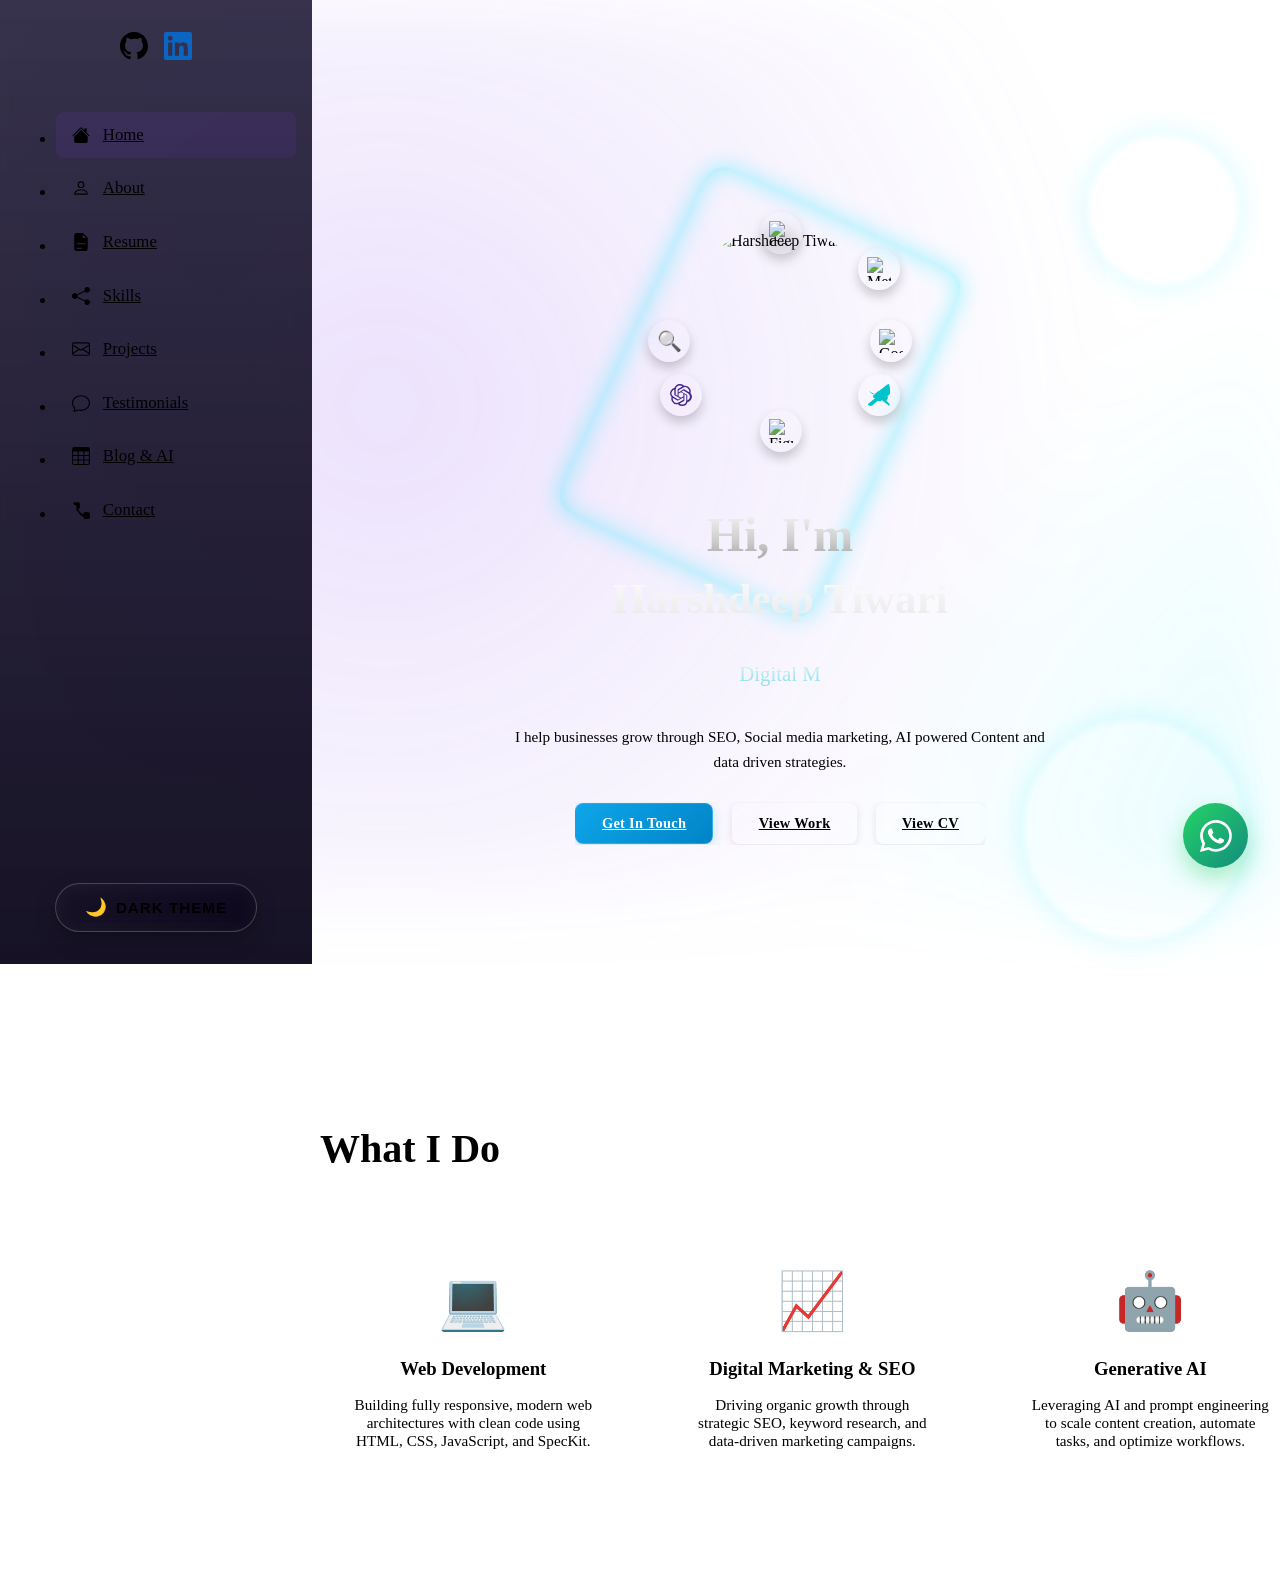
==== index.html @ 8a3a074f "Update website content" ====
<!DOCTYPE html>
<html lang="en">
<head>
    <meta charset="UTF-8">
    <meta name="viewport" content="width=device-width, initial-scale=1.0">
    <title>Harshdeep Tiwari - Home</title>
    <!-- CSS Links -->
    <link rel="stylesheet" href="main.css">
    <link rel="stylesheet" href="layout.css">
    <link rel="stylesheet" href="animations.css">
    <!-- SEO Meta Tags -->
    <meta name="description" content="Harshdeep Tiwari - Professional Portfolio. Expertise in Web Development, Digital Marketing, SEO, and Generative AI.">
    <meta name="keywords" content="Harshdeep Tiwari, Web Development, Digital Marketing, GenAI, SEO, Portfolio, JavaScript, HTML, CSS">
    <meta name="author" content="Harshdeep Tiwari">
    <meta name="robots" content="index, follow">
    
    <!-- Open Graph / Facebook -->
    <meta property="og:type" content="website">
    <meta property="og:url" content="https://harshdeeptiwari.com/">
    <meta property="og:title" content="Harshdeep Tiwari - Web Dev & Digital Marketing Portfolio">
    <meta property="og:description" content="Professional portfolio showcasing expertise in Web Development, Digital Marketing, and Generative AI.">
    <meta property="og:image" content="https://harshdeeptiwari.com/assets/images/image.png">

    <!-- Twitter -->
    <meta property="twitter:card" content="summary_large_image">
    <meta property="twitter:url" content="https://harshdeeptiwari.com/">
    <meta property="twitter:title" content="Harshdeep Tiwari - Web Dev & Digital Marketing Portfolio">
    <meta property="twitter:description" content="Professional portfolio showcasing expertise in Web Development, Digital Marketing, and Generative AI.">
    <meta property="twitter:image" content="https://harshdeeptiwari.com/assets/images/image.png">
</head>
<body>
    
    <!-- Left Sidebar -->
    <aside class="sidebar">
        <div class="sidebar-profile">
            <div class="sidebar-socials" style="display: flex; justify-content: center; gap: 1rem;">
                <a href="https://github.com/tiwaryharshdeep-ui" target="_blank" rel="noopener noreferrer" style="color: var(--text-color); transition: transform 0.3s, color 0.3s;" onmouseover="this.style.transform='scale(1.2)'; this.style.color='var(--primary-accent)';" onmouseout="this.style.transform='scale(1)'; this.style.color='var(--text-color)';" title="GitHub">
                    <svg width="28" height="28" viewBox="0 0 24 24" fill="currentColor" xmlns="http://www.w3.org/2000/svg"><path d="M12 0C5.37 0 0 5.373 0 12c0 5.302 3.438 9.8 8.207 11.387.6.113.793-.261.793-.577v-2.234c-3.338.726-4.033-1.416-4.033-1.416-.546-1.387-1.333-1.756-1.333-1.756-1.089-.745.083-.729.083-.729 1.205.084 1.839 1.237 1.839 1.237 1.07 1.834 2.807 1.304 3.492.997.107-.775.418-1.305.762-1.604-2.665-.305-5.467-1.334-5.467-5.931 0-1.311.469-2.381 1.236-3.221-.124-.303-.535-1.524.117-3.176 0 0 1.008-.322 3.301 1.23A11.509 11.509 0 0112 5.803c1.02.005 2.047.138 3.006.404 2.291-1.552 3.297-1.23 3.297-1.23.653 1.653.242 2.874.118 3.176.77.84 1.235 1.911 1.235 3.221 0 4.609-2.807 5.624-5.479 5.921.43.372.823 1.102.823 2.222v3.293c0 .319.192.694.801.576C20.566 21.797 24 17.3 24 12c0-6.627-5.373-12-12-12z"/></svg>
                </a>
                <a href="https://www.linkedin.com/in/harshdeep-tiwari-464042344" target="_blank" rel="noopener noreferrer" style="transition: transform 0.3s;" onmouseover="this.style.transform='scale(1.2)'" onmouseout="this.style.transform='scale(1)'" title="LinkedIn">
                    <svg width="28" height="28" viewBox="0 0 24 24" fill="#0A66C2" xmlns="http://www.w3.org/2000/svg"><path d="M20.447 20.452h-3.554v-5.569c0-1.328-.027-3.037-1.852-3.037-1.853 0-2.136 1.445-2.136 2.939v5.667H9.351V9h3.414v1.561h.046c.477-.9 1.637-1.85 3.37-1.85 3.601 0 4.267 2.37 4.267 5.455v6.286zM5.337 7.433c-1.144 0-2.063-.926-2.063-2.065 0-1.138.92-2.063 2.063-2.063 1.14 0 2.064.925 2.064 2.063 0 1.139-.925 2.065-2.064 2.065zm1.782 13.019H3.555V9h3.564v11.452zM22.225 0H1.771C.792 0 0 .774 0 1.729v20.542C0 23.227.792 24 1.771 24h20.451C23.2 24 24 23.227 24 22.271V1.729C24 .774 23.2 0 22.222 0h.003z"/></svg>
                </a>
            </div>
        </div>
        <nav class="sidebar-nav">
            <ul class="nav-links">
                <li><a href="index.html" class="active">Home</a></li>
                <li><a href="about.html">About</a></li>
                <li><a href="resume.html">Resume</a></li>
                <li><a href="skills.html">Skills</a></li>
                <li><a href="projects.html">Projects</a></li>
                <li><a href="testimonials.html">Testimonials</a></li>
                <li><a href="blog.html">Blog & AI</a></li>
                <li><a href="contact.html">Contact</a></li>
            </ul>
        </nav>
        <div class="sidebar-footer">
            <button id="theme-toggle" class="theme-toggle-btn" aria-label="Toggle theme">☀️ Theme</button>
        </div>
    </aside>

    <!-- Main Content -->
    <main class="main-content">
        <header id="hero" class="hero-section">
            <div class="container hero-container">
                <div class="hero-image-wrapper" style="position: relative;">
                    <div class="neon-rectangle"></div>
                    <div class="circular-profile-card float-anim">
                        <div class="profile-img-container">
                            <img src="image.png" alt="Harshdeep Tiwari" class="profile-img">
                        </div>
                        <!-- Tech Badges -->
                        <div class="card-badge badge-1" title="Google Ads">
                            <img src="https://cdn.simpleicons.org/googleads/4285F4" alt="Google Ads">
                        </div>
                        <div class="card-badge badge-2" title="Meta Ads">
                            <img src="https://cdn.simpleicons.org/meta/0468FF" alt="Meta">
                        </div>
                        <div class="card-badge badge-3" title="Google Analytics">
                            <img src="https://cdn.simpleicons.org/googleanalytics/E37400" alt="Google Analytics">
                        </div>
                        <div class="card-badge badge-4" title="Canva">
                            <svg role="img" viewBox="0 0 24 24" xmlns="http://www.w3.org/2000/svg" fill="#00C4CC" width="32" height="32"><path d="M22.091 14.156c-1.397-1.121-2.919-2.339-4.832-3.874l-2.028-1.636c-2.353-1.898-3.138-1.571-5.187.069l-1.325 1.06c-1.742 1.393-2.617 2.092-4.081.93l-1.185-.94C1.988 8.591.996 7.781.996 7.781s3.784 1.353 7.027 3.96c2.098 1.687 3.486 2.802 4.093 3.29.608.489 1.83 1.472 2.766 2.227l1.109.894c2.812 2.268 4.22 3.399 7.013 5.848 0 0 .546-.435.546-1.579 0-1.146-.667-1.442-.667-1.442a84.1 84.1 0 0 1-2.792-2.823h.001zM23.004.015S21.666-.086 18.243 2.65c-2.831 2.266-4.524 3.621-6.195 4.97-1.673 1.348-1.928 1.554-3.155 2.553C7.666 11.173 5.4 12.986 5.4 12.986c0 1.144.57 1.632.57 1.632.748.598 1.575 1.258 2.27 1.815l.93.754c.734.587 2.203 1.761 3.513 1.761 1.31 0 2.213-.734 3.361-1.666l.751-.611c2.19-1.782 4.103-3.326 6.208-5.011 2.457-1.97 3.551-2.909 3.551-3.921-.001-1.011-.531-1.436-.531-1.436l-2.029-1.523C23.004.015 23.004.015 23.004.015zM2.87 23.985s.891.077 3.342-1.898l2.908-2.348a2720.65 2720.65 0 0 0 2.197-1.784l1.371-1.108c.594-.479 2.083-1.69 2.508-2.585.425-.895-1.139-2.149-1.139-2.149-1.527-.478-2.33.159-2.81.545l-1.391 1.127c-.456.368-2.502 2.028-4.561 3.684-2.868 2.308-5.32 4.283-5.32 4.283 0 1.147.531 1.442.531 1.442l2.364.791h.001z"/></svg>
                        </div>
                        <div class="card-badge badge-5" title="Figma">
                            <img src="https://cdn.simpleicons.org/figma/F24E1E" alt="Figma">
                        </div>
                        <div class="card-badge badge-6" title="ChatGPT">
                            <svg role="img" viewBox="0 0 24 24" xmlns="http://www.w3.org/2000/svg" fill="#412991" width="32" height="32"><path d="M22.2819 9.8211a5.9847 5.9847 0 0 0-.5157-4.9108 6.0462 6.0462 0 0 0-6.5098-2.9A6.0651 6.0651 0 0 0 4.9807 4.1818a5.9847 5.9847 0 0 0-3.9977 2.9 6.0462 6.0462 0 0 0 .7427 7.0966 5.98 5.98 0 0 0 .511 4.9107 6.051 6.051 0 0 0 6.5146 2.9001A5.9847 5.9847 0 0 0 13.2599 24a6.0557 6.0557 0 0 0 5.7718-4.2058 5.9894 5.9894 0 0 0 3.9977-2.9001 6.0557 6.0557 0 0 0-.7475-7.073zm-9.022 12.6081a4.4755 4.4755 0 0 1-2.8764-1.0408l.1419-.0804 4.7783-2.7582a.7948.7948 0 0 0 .3927-.6813v-6.7369l2.02 1.1686a.071.071 0 0 1 .038.052v5.5826a4.504 4.504 0 0 1-4.4945 4.4944zm-9.6607-4.1254a4.4708 4.4708 0 0 1-.5346-3.0137l.142.0852 4.783 2.7582a.7712.7712 0 0 0 .7806 0l5.8428-3.3685v2.3324a.0804.0804 0 0 1-.0332.0615L9.74 19.9502a4.4992 4.4992 0 0 1-6.1408-1.6464zM2.3408 7.8956a4.485 4.485 0 0 1 2.3655-1.9728V11.6a.7664.7664 0 0 0 .3879.6765l5.8144 3.3543-2.0201 1.1685a.0757.0757 0 0 1-.071 0l-4.8303-2.7865A4.504 4.504 0 0 1 2.3408 7.8956zm16.0993 3.8558L12.598 8.3829 14.6181 7.2144a.0757.0757 0 0 1 .071 0l4.8303 2.7913a4.4944 4.4944 0 0 1-.6765 8.1042v-5.6772a.79.79 0 0 0-.4022-.6813zm2.0107-3.0231l-.142-.0852-4.7735-2.7818a.7759.7759 0 0 0-.7854 0L9.409 9.2297V6.8974a.0662.0662 0 0 1 .0284-.0615l4.8303-2.7866a4.4992 4.4992 0 0 1 6.6802 4.66zM8.3065 12.863l-2.02-1.1638a.0804.0804 0 0 1-.038-.0567V6.0742a4.4992 4.4992 0 0 1 7.3757-3.4537l-.142.0805L8.704 5.459a.7948.7948 0 0 0-.3927.6813zm1.0976-2.3654l2.602-1.4998 2.6069 1.4998v2.9994l-2.5974 1.4997-2.6067-1.4997Z"/></svg>
                        </div>
                        <div class="card-badge badge-7" title="SEO">
                            <span style="font-size: 20px; filter: grayscale(100%);">🔍</span>
                        </div>
                    </div>
                </div>
                <div class="hero-content">
                    <h1 class="hero-name">Hi, I'm <br><span style="font-size: 0.9em;">Harshdeep Tiwari</span></h1>
                    <p class="hero-tagline">Digital Marketing Student | SEO | Social Media | GenAI</p>
                    <p class="hero-description" style="font-size: 0.95rem; color: var(--text-muted); margin-bottom: 1.8rem; max-width: 550px; line-height: 1.6;">I help businesses grow through SEO, Social media marketing, AI powered Content and data driven strategies.</p>
                    <div class="hero-cta">
                        <a href="contact.html" class="btn btn-primary glow-effect">Get In Touch</a>
                        <a href="projects.html" class="btn btn-secondary">View Work</a>
                        <a href="resume.html" class="btn btn-secondary" style="border: 1px solid var(--primary-accent); background: transparent; color: var(--text-color);">View CV</a>
                    </div>
                </div>
            </div>
        </header>

        <!-- Services Section -->
        <section id="services" class="container" style="padding: 4rem 2rem;">
            <h2 class="section-title" style="text-align: center; margin-bottom: 3rem; font-size: 2.5rem;">What I Do</h2>
            <div class="services-grid" style="display: grid; grid-template-columns: repeat(auto-fit, minmax(280px, 1fr)); gap: 2rem;">
                <!-- Service 1 -->
                <div class="card card-glow" style="text-align: center; padding: 2.5rem 2rem;">
                    <div style="font-size: 3.5rem; margin-bottom: 1.5rem;">💻</div>
                    <h3 style="margin-bottom: 1rem; color: var(--text-color);">Web Development</h3>
                    <p style="color: var(--text-muted); font-size: 0.95rem;">Building fully responsive, modern web architectures with clean code using HTML, CSS, JavaScript, and SpecKit.</p>
                </div>
                <!-- Service 2 -->
                <div class="card card-glow" style="text-align: center; padding: 2.5rem 2rem;">
                    <div style="font-size: 3.5rem; margin-bottom: 1.5rem;">📈</div>
                    <h3 style="margin-bottom: 1rem; color: var(--text-color);">Digital Marketing & SEO</h3>
                    <p style="color: var(--text-muted); font-size: 0.95rem;">Driving organic growth through strategic SEO, keyword research, and data-driven marketing campaigns.</p>
                </div>
                <!-- Service 3 -->
                <div class="card card-glow" style="text-align: center; padding: 2.5rem 2rem;">
                    <div style="font-size: 3.5rem; margin-bottom: 1.5rem;">🤖</div>
                    <h3 style="margin-bottom: 1rem; color: var(--text-color);">Generative AI</h3>
                    <p style="color: var(--text-muted); font-size: 0.95rem;">Leveraging AI and prompt engineering to scale content creation, automate tasks, and optimize workflows.</p>
                </div>
            </div>
        </section>
    </main>

    <!-- JS Scripts -->
    <script src="data.js?v=2"></script>
    <script src="navigation.js?v=2"></script>
    <script src="main.js?v=2"></script>
</body>
</html>
---- layout.css ----
/* Responsive Layout Containers */

.container {
    width: 100%;
    max-width: 1200px;
    margin: 0 auto;
    padding: 0 2rem;
}

section {
    padding: 6rem 0;
    position: relative;
}

.section-header {
    text-align: center;
    margin-bottom: 4rem;
}

.section-title {
    font-size: 2.5rem;
    display: inline-block;
    position: relative;
    padding-bottom: 0.5rem;
}

.section-title::after {
    content: '';
    position: absolute;
    bottom: 0;
    left: 50%;
    transform: translateX(-50%);
    width: 60px;
    height: 3px;
    background: linear-gradient(90deg, var(--primary-accent), var(--secondary-accent));
    border-radius: 2px;
}

/* Grid Layouts */
.grid-2 {
    display: grid;
    grid-template-columns: repeat(2, 1fr);
    gap: 3rem;
}

.grid-3 {
    display: grid;
    grid-template-columns: repeat(3, 1fr);
    gap: 2rem;
}

/* Responsive adjustments */
@media (max-width: 992px) {
    section { padding: 4rem 0; }
    .grid-3 { grid-template-columns: repeat(2, 1fr); }
}

@media (max-width: 768px) {
    .container { padding: 0 1.5rem; }
    .grid-2 { grid-template-columns: 1fr; }
    .grid-3 { grid-template-columns: 1fr; }
    .section-title { font-size: 2rem; }
}

/* Hero Section Layout */
.hero-section {
    min-height: 100vh;
    display: flex;
    align-items: center;
    padding-top: 80px;
    padding-bottom: 40px;
}

.hero-container {
    display: flex;
    flex-direction: column;
    align-items: center;
    text-align: center;
    justify-content: center;
    gap: 2rem;
}

.hero-content {
    display: flex;
    flex-direction: column;
    align-items: center;
    text-align: center;
}

.hero-name {
    font-size: 3rem;
    font-weight: 700;
    margin-bottom: 0.8rem;
    font-family: var(--font-name);
    background: linear-gradient(to bottom, #ffffff 0%, #cccccc 30%, #999999 50%, #ffffff 51%, #e6e6e6 100%);
    -webkit-background-clip: text;
    -webkit-text-fill-color: transparent;
    filter: drop-shadow(2px 4px 2px rgba(0,0,0,0.8)) drop-shadow(0 0 15px var(--primary-accent)) drop-shadow(0 0 30px var(--secondary-accent));
    line-height: 1.3;
}

.hero-tagline {
    font-size: 1.3rem;
    margin-bottom: 1.5rem;
    max-width: 600px;
    font-family: var(--font-tagline);
    background: linear-gradient(to bottom, #e0f7fa 0%, #80deea 100%);
    -webkit-background-clip: text;
    -webkit-text-fill-color: transparent;
    filter: drop-shadow(1px 2px 1px rgba(0,0,0,0.8)) drop-shadow(0 0 10px var(--secondary-accent));
}

.hero-cta {
    display: flex;
    justify-content: center;
    flex-wrap: wrap;
    gap: 1.2rem;
}

.hero-image-wrapper {
    display: flex;
    justify-content: center;
    align-items: center;
    margin-bottom: 0.5rem;
}

.profile-placeholder {
    width: 100%;
    height: 100%;
    display: flex;
    align-items: center;
    justify-content: center;
    font-size: 5rem;
    font-family: var(--font-heading);
    color: var(--text-color);
}

.btn {
    padding: 0.7rem 1.6rem;
    border-radius: 8px;
    font-size: 0.9rem;
    font-weight: 600;
    cursor: pointer;
    text-align: center;
    display: inline-flex;
    align-items: center;
    justify-content: center;
    gap: 0.5rem;
    transition: all 0.25s ease;
    text-transform: none;
    letter-spacing: 0.3px;
}

.btn-primary {
    background: linear-gradient(135deg, #0ea5e9, #0284c7);
    color: #ffffff;
    border: 1px solid rgba(255, 255, 255, 0.15);
    box-shadow: 0 4px 12px rgba(14, 165, 233, 0.25);
}

.btn-primary:hover {
    background: linear-gradient(135deg, #0284c7, #0369a1);
    box-shadow: 0 6px 16px rgba(14, 165, 233, 0.35);
    transform: translateY(-2px);
}

.btn-secondary {
    background: rgba(255, 255, 255, 0.05);
    backdrop-filter: blur(8px);
    color: var(--text-color);
    border: 1px solid rgba(255, 255, 255, 0.2);
    box-shadow: 0 2px 8px rgba(0, 0, 0, 0.1);
}

.btn-secondary:hover {
    background: rgba(255, 255, 255, 0.12);
    color: #ffffff;
    border-color: var(--primary-accent);
    box-shadow: 0 4px 12px rgba(0, 0, 0, 0.2);
    transform: translateY(-2px);
}

@media (max-width: 768px) {
    .hero-container {
        flex-direction: column;
        text-align: center;
        padding-top: 2rem;
    }
    
    .hero-name { font-size: 2.2rem; }
    .hero-tagline { font-size: 1.1rem; margin: 0 auto 1.5rem; }
    .hero-cta { justify-content: center; }
}

/* Sidebar Layout */
body {
    display: flex;
}

.sidebar {
    width: 280px;
    height: 100vh;
    position: fixed;
    top: 0;
    left: 0;
    background: linear-gradient(180deg, rgba(20, 15, 45, 0.85) 0%, rgba(10, 5, 25, 0.95) 100%);
    backdrop-filter: blur(12px);
    -webkit-backdrop-filter: blur(12px);
    border-right: 1px solid var(--border-color);
    padding: 2rem 1rem;
    display: flex;
    flex-direction: column;
    z-index: 1000;
    transition: var(--transition);
}

[data-theme="light"] .sidebar {
    background: rgba(255, 255, 255, 0.8);
}

.sidebar-profile {
    text-align: center;
    margin-bottom: 2rem;
}

.sidebar-img-wrapper {
    width: 120px;
    height: 120px;
    margin: 0 auto 1rem;
    border-radius: 50%;
    padding: 5px;
    background: conic-gradient(from 0deg, var(--primary-accent), var(--secondary-accent), var(--primary-accent));
}

.sidebar-img {
    width: 100%;
    height: 100%;
    object-fit: cover;
    border-radius: 50%;
    border: 3px solid var(--bg-color);
}

.sidebar-name {
    font-size: 2.2rem;
    margin-bottom: 0.2rem;
    font-family: var(--font-name);
    background: linear-gradient(to bottom, #ffffff 0%, #cccccc 30%, #999999 50%, #ffffff 51%, #e6e6e6 100%);
    -webkit-background-clip: text;
    -webkit-text-fill-color: transparent;
    filter: drop-shadow(1px 2px 1px rgba(0,0,0,0.8)) drop-shadow(0 0 10px var(--primary-accent));
    line-height: 1.2;
}

.sidebar-title {
    font-size: 1.3rem;
    font-family: var(--font-tagline);
    background: linear-gradient(to bottom, #e0f7fa 0%, #80deea 100%);
    -webkit-background-clip: text;
    -webkit-text-fill-color: transparent;
    filter: drop-shadow(1px 1px 1px rgba(0,0,0,0.8)) drop-shadow(0 0 5px var(--secondary-accent));
}

.sidebar-nav {
    flex-grow: 1;
    overflow-y: auto;
}

.nav-links {
    display: flex;
    flex-direction: column;
    gap: 0.5rem;
}

.nav-links li {
    width: 100%;
}

.nav-links a {
    position: relative;
    color: var(--text-color);
    font-weight: 500;
    display: flex;
    align-items: center;
    padding: 0.8rem 1rem;
    border-radius: 8px;
    transition: var(--transition);
}

[data-theme="light"] .nav-links a {
    color: #1e3a8a; /* Deep blue instead of black text in light mode */
}

.nav-links a::after {
    content: '';
    position: absolute;
    bottom: 5px;
    left: 1rem;
    right: 1rem;
    height: 2px;
    background: var(--primary-accent);
    transform: scaleX(0);
    transform-origin: right;
    transition: transform 0.3s ease;
}

.nav-links a:hover::after, .nav-links a.active::after {
    transform: scaleX(1);
    transform-origin: left;
}

.nav-links a:hover, .nav-links a.active {
    background: rgba(124, 58, 237, 0.1);
    color: var(--primary-accent);
}

.sidebar-footer {
    padding-top: 2rem;
    text-align: center;
}

.theme-toggle-btn {
    background: linear-gradient(135deg, rgba(255,255,255,0.05), rgba(255,255,255,0.01));
    backdrop-filter: blur(10px);
    -webkit-backdrop-filter: blur(10px);
    border: 1px solid rgba(255, 255, 255, 0.2);
    box-shadow: 0 8px 20px 0 rgba(0, 0, 0, 0.3);
    border-radius: 50px;
    padding: 0.8rem 1.8rem;
    font-size: 1.1rem;
    font-weight: 700;
    cursor: pointer;
    color: var(--text-color);
    transition: all 0.4s cubic-bezier(0.175, 0.885, 0.32, 1.275);
    display: inline-flex;
    align-items: center;
    gap: 0.8rem;
    text-transform: uppercase;
    letter-spacing: 1px;
}

.theme-toggle-btn:hover {
    transform: translateY(-4px) scale(1.05);
    box-shadow: 0 10px 25px rgba(255, 0, 122, 0.5);
    border-color: var(--primary-accent);
    color: var(--primary-accent);
}

.main-content {
    margin-left: 280px;
    width: calc(100% - 280px);
    min-height: 100vh;
    animation: fadeIn 0.8s ease-out forwards;
}

@keyframes fadeIn {
    from { opacity: 0; transform: translateY(15px); }
    to { opacity: 1; transform: translateY(0); }
}

.mobile-menu-btn {
    display: none;
    position: fixed;
    top: 1rem;
    right: 1rem;
    z-index: 2000;
    background: var(--card-bg);
    border: 1px solid var(--border-color);
    border-radius: 8px;
    padding: 0.5rem 0.8rem;
    color: var(--text-color);
    cursor: pointer;
    backdrop-filter: blur(5px);
    font-size: 1.5rem;
    line-height: 1;
    transition: var(--transition);
}

.mobile-menu-btn:hover {
    color: var(--primary-accent);
    border-color: var(--primary-accent);
}

@media (max-width: 992px) {
    .mobile-menu-btn {
        display: block;
    }
    .sidebar {
        transform: translateX(-100%);
        transition: transform 0.3s ease;
    }
    .sidebar.active {
        transform: translateX(0);
        box-shadow: 0 0 20px rgba(0,0,0,0.5);
    }
    .main-content {
        margin-left: 0;
        width: 100%;
        padding-top: 60px;
    }
}

/* Cards */
.card {
    background: var(--card-bg);
    border: 1px solid var(--border-color);
    border-radius: 15px;
    padding: 2rem;
    transition: var(--transition);
}

.project-card .project-img {
    height: 200px;
    background: rgba(255, 255, 255, 0.05);
    border-radius: 10px;
    margin-bottom: 1.5rem;
}

.project-title { margin-bottom: 1rem; }
.project-tech { color: var(--secondary-accent); font-size: 0.9rem; margin-bottom: 1rem; }

.testimonial-card .author { font-weight: 700; margin-top: 1rem; }
.testimonial-card .role { color: var(--text-muted); font-size: 0.9rem; }

/* Contact Section */
.text-center {
    text-align: center;
}

.contact-desc {
    font-size: 1.2rem;
    color: var(--text-muted);
    margin-bottom: 3rem;
}

.contact-grid {
    display: grid;
    grid-template-columns: 1fr 1.5fr;
    gap: 2rem;
    max-width: 1000px;
    margin: 0 auto;
}

.contact-info {
    display: flex;
    flex-direction: column;
    gap: 1.5rem;
}

.contact-info h3, .contact-form-container h3 {
    font-size: 1.8rem;
    margin-bottom: 1rem;
    background: linear-gradient(to right, var(--primary-accent), var(--secondary-accent));
    -webkit-background-clip: text;
    -webkit-text-fill-color: transparent;
}

.info-text {
    color: var(--text-muted);
    margin-bottom: 1.5rem;
}

.contact-methods {
    display: flex;
    flex-direction: column;
    gap: 1.5rem;
}

.contact-method {
    display: flex;
    align-items: center;
    gap: 1.2rem;
    padding: 1rem;
    border-radius: 10px;
    background: rgba(255,255,255,0.02);
    border: 1px solid rgba(255,255,255,0.05);
    transition: var(--transition);
}

.contact-method:hover {
    transform: translateY(-3px);
    background: rgba(255,255,255,0.05);
    border-color: rgba(255,255,255,0.1);
    box-shadow: 0 5px 15px rgba(0,0,0,0.1);
}

.method-icon {
    width: 50px;
    height: 50px;
    display: flex;
    align-items: center;
    justify-content: center;
    background: linear-gradient(135deg, rgba(255, 0, 122, 0.1), rgba(0, 240, 255, 0.1));
    border-radius: 50%;
    color: var(--secondary-accent);
    flex-shrink: 0;
    transition: var(--transition);
}

.contact-method:hover .method-icon {
    color: var(--primary-accent);
    transform: scale(1.1);
    box-shadow: var(--glow-primary);
}

.method-details {
    display: flex;
    flex-direction: column;
}

.method-title {
    font-size: 0.9rem;
    color: var(--text-muted);
    text-transform: uppercase;
    letter-spacing: 1px;
    margin-bottom: 0.3rem;
}

.contact-link {
    color: var(--text-color);
    font-weight: 500;
    transition: var(--transition);
}

.contact-link:hover {
    color: var(--primary-accent);
}

/* Form Styles */
.contact-form {
    display: flex;
    flex-direction: column;
    gap: 1.5rem;
}

.form-group {
    position: relative;
}

.form-input, .form-textarea {
    width: 100%;
    padding: 1rem 1.2rem;
    background: rgba(0, 0, 0, 0.2);
    border: 1px solid var(--border-color);
    border-radius: 8px;
    color: var(--text-color);
    font-family: var(--font-body);
    font-size: 1rem;
    transition: var(--transition);
    backdrop-filter: blur(5px);
}

[data-theme="light"] .form-input, [data-theme="light"] .form-textarea {
    background: rgba(255, 255, 255, 0.5);
}

.form-input:focus, .form-textarea:focus {
    outline: none;
    border-color: var(--secondary-accent);
    box-shadow: 0 0 10px rgba(0, 240, 255, 0.2);
    background: rgba(0, 0, 0, 0.3);
}

[data-theme="light"] .form-input:focus, [data-theme="light"] .form-textarea:focus {
    background: rgba(255, 255, 255, 0.9);
}

.form-textarea {
    resize: vertical;
    min-height: 120px;
}

.submit-btn {
    display: inline-flex;
    align-items: center;
    justify-content: center;
    gap: 0.8rem;
    width: 100%;
    padding: 1.2rem;
    font-size: 1.1rem;
}

.send-icon {
    transition: transform 0.3s ease;
}

.submit-btn:hover .send-icon {
    transform: translate(4px, -4px);
}

@media (max-width: 992px) {
    .contact-grid {
        grid-template-columns: 1fr;
    }
}

@media (max-width: 768px) {
    .contact-method {
        padding: 0.8rem;
    }
    .method-icon {
        width: 40px;
        height: 40px;
    }
}

/* About Section */
.about-grid {
    display: grid;
    grid-template-columns: 1fr 1.5fr;
    gap: 4rem;
    align-items: center;
}

.about-image-wrapper {
    padding: 1rem;
    position: relative;
    border-radius: 20px;
}

.about-image-inner {
    position: relative;
    border-radius: 15px;
    overflow: hidden;
    aspect-ratio: 4/5;
}

.about-hero-img {
    width: 100%;
    height: 100%;
    object-fit: cover;
    transition: transform 0.5s ease;
}

.about-image-wrapper:hover .about-hero-img {
    transform: scale(1.05);
}

.about-experience-badge {
    position: absolute;
    bottom: -20px;
    right: -20px;
    background: linear-gradient(135deg, var(--primary-accent), var(--secondary-accent));
    padding: 1.5rem;
    border-radius: 50%;
    width: 140px;
    height: 140px;
    display: flex;
    flex-direction: column;
    justify-content: center;
    align-items: center;
    text-align: center;
    box-shadow: 0 10px 30px rgba(0,0,0,0.3);
    border: 4px solid var(--bg-color);
    animation: float 4s ease-in-out infinite;
}

@keyframes float {
    0% { transform: translateY(0px); }
    50% { transform: translateY(-10px); }
    100% { transform: translateY(0px); }
}

.badge-number {
    font-size: 1.2rem;
    font-weight: 700;
    color: #fff;
    margin-bottom: 0.2rem;
}

.badge-text {
    font-size: 0.8rem;
    color: rgba(255,255,255,0.9);
    line-height: 1.2;
}

.about-greeting {
    font-size: 2.5rem;
    margin-bottom: 1rem;
}

.highlight-text {
    background: linear-gradient(45deg, var(--primary-accent), var(--secondary-accent));
    -webkit-background-clip: text;
    -webkit-text-fill-color: transparent;
}

.about-lead {
    font-size: 1.3rem;
    color: var(--text-color);
    margin-bottom: 2rem;
    font-family: var(--font-tagline);
}

.about-description {
    color: var(--text-muted);
    margin-bottom: 2.5rem;
    display: flex;
    flex-direction: column;
    gap: 1rem;
    font-size: 1.1rem;
}

.about-highlights {
    display: grid;
    grid-template-columns: 1fr 1fr;
    gap: 1.5rem;
    margin-bottom: 3rem;
}

.highlight-item {
    display: flex;
    align-items: flex-start;
    gap: 1rem;
    padding: 1.5rem;
    background: rgba(255,255,255,0.02);
    border: 1px solid rgba(255,255,255,0.05);
    border-radius: 15px;
    transition: var(--transition);
}

.highlight-item:hover {
    transform: translateY(-5px);
    background: rgba(255,255,255,0.05);
    border-color: var(--primary-accent);
}

.highlight-icon {
    font-size: 2rem;
    background: linear-gradient(135deg, rgba(255, 0, 122, 0.1), rgba(0, 240, 255, 0.1));
    width: 50px;
    height: 50px;
    display: flex;
    align-items: center;
    justify-content: center;
    border-radius: 12px;
}

.highlight-info h4 {
    margin-bottom: 0.3rem;
    font-size: 1.1rem;
}

.highlight-info p {
    color: var(--text-muted);
    font-size: 0.9rem;
}

.about-cta {
    display: flex;
    gap: 1rem;
}

@media (max-width: 992px) {
    .about-grid {
        grid-template-columns: 1fr;
        gap: 3rem;
    }
    .about-image-wrapper {
        max-width: 400px;
        margin: 0 auto;
    }
    .about-experience-badge {
        bottom: -10px;
        right: -10px;
        width: 100px;
        height: 100px;
        padding: 1rem;
    }
    .badge-number { font-size: 1rem; }
    .badge-text { font-size: 0.7rem; }
}

@media (max-width: 768px) {
    .about-highlights {
        grid-template-columns: 1fr;
    }
    .about-greeting {
        font-size: 2rem;
    }
}

/* Modal Styles */
.modal {
    display: none; 
    position: fixed; 
    z-index: 1000; 
    left: 0;
    top: 0;
    width: 100%; 
    height: 100%; 
    background-color: rgba(0,0,0,0.5); 
    backdrop-filter: blur(5px);
    align-items: center;
    justify-content: center;
}

.modal.show {
    display: flex;
}

.modal-content {
    background-color: var(--card-bg);
    padding: 2rem;
    border-radius: 15px;
    width: 90%;
    max-width: 500px;
    position: relative;
    border: 1px solid var(--border-color);
}

.close-modal {
    color: var(--text-color);
    position: absolute;
    top: 15px;
    right: 20px;
    font-size: 28px;
    font-weight: bold;
    cursor: pointer;
}

.close-modal:hover {
    color: var(--primary-accent);
}

/* Floating WhatsApp Widget */
.floating-wa {
    position: fixed;
    bottom: 2rem;
    right: 2rem;
    width: 65px;
    height: 65px;
    background: linear-gradient(135deg, #25D366, #128C7E);
    color: white;
    border-radius: 50%;
    display: flex;
    justify-content: center;
    align-items: center;
    box-shadow: 0 10px 25px rgba(37, 211, 102, 0.4);
    z-index: 1000;
    transition: transform 0.3s cubic-bezier(0.175, 0.885, 0.32, 1.275), box-shadow 0.3s ease;
}

.floating-wa:hover {
    transform: scale(1.15);
    box-shadow: 0 15px 35px rgba(37, 211, 102, 0.6);
    color: white;
}

@media (max-width: 768px) {
    .floating-wa {
        bottom: 1.5rem;
        right: 1.5rem;
        width: 55px;
        height: 55px;
    }
}

/* Scroll Progress Bar */
#scroll-progress {
    position: fixed;
    top: 0;
    left: 0;
    width: 0%;
    height: 4px;
    background: linear-gradient(90deg, var(--primary-accent), var(--secondary-accent));
    z-index: 10000;
    transition: width 0.1s ease;
}

/* Back to Top Button */
#back-to-top {
    position: fixed;
    bottom: 2rem;
    left: 2rem;
    width: 50px;
    height: 50px;
    background: var(--card-bg);
    color: var(--primary-accent);
    border: 1px solid var(--border-color);
    border-radius: 50%;
    display: flex;
    justify-content: center;
    align-items: center;
    cursor: pointer;
    z-index: 999;
    opacity: 0;
    visibility: hidden;
    transform: translateY(20px);
    transition: all 0.3s cubic-bezier(0.175, 0.885, 0.32, 1.275);
    backdrop-filter: blur(10px);
}
#back-to-top.visible {
    opacity: 1;
    visibility: visible;
    transform: translateY(0);
}
#back-to-top:hover {
    background: var(--primary-accent);
    color: white;
    transform: translateY(-5px);
}
@media (max-width: 768px) {
    #back-to-top {
        bottom: 1.5rem;
        left: 1.5rem;
        width: 45px;
        height: 45px;
    }
}

/* Background Glowing Blobs */
.bg-blob {
    position: fixed;
    border-radius: 50%;
    filter: blur(120px);
    z-index: -1;
    opacity: 0.15;
    pointer-events: none;
}
.blob-1 {
    top: -10%;
    left: -10%;
    width: 50vw;
    height: 50vw;
    background: var(--primary-accent);
    animation: floatBlob 15s infinite alternate ease-in-out;
}
.blob-2 {
    bottom: -10%;
    right: -10%;
    width: 60vw;
    height: 60vw;
    background: var(--secondary-accent);
    animation: floatBlob 20s infinite alternate-reverse ease-in-out;
}
[data-theme="light"] .bg-blob {
    opacity: 0.1;
}

/* ==========================================================================
   Responsive Design System (Mobile, Tablet, Desktop)
   ========================================================================== */

/* Tablet Breakpoints (max-width: 992px) */
@media (max-width: 992px) {
    .container {
        padding: 0 1.5rem;
    }

    .main-content {
        margin-left: 0;
        width: 100%;
        padding-top: 70px;
    }

    .sidebar {
        width: 260px;
        transform: translateX(-100%);
        transition: transform 0.35s cubic-bezier(0.4, 0, 0.2, 1);
        z-index: 10000;
        box-shadow: none;
    }

    .sidebar.active {
        transform: translateX(0);
        box-shadow: 10px 0 30px rgba(0, 0, 0, 0.7);
    }

    .mobile-menu-btn {
        display: flex;
        align-items: center;
        justify-content: center;
        position: fixed;
        top: 1rem;
        right: 1rem;
        width: 44px;
        height: 44px;
        border-radius: 12px;
        background: var(--card-bg);
        border: 1px solid var(--border-color);
        color: var(--primary-accent);
        font-size: 1.4rem;
        z-index: 10001;
        cursor: pointer;
        backdrop-filter: blur(10px);
        -webkit-backdrop-filter: blur(10px);
        transition: all 0.3s ease;
    }

    .grid-3 {
        grid-template-columns: repeat(2, 1fr);
        gap: 1.5rem;
    }

    .grid-2 {
        grid-template-columns: 1fr;
        gap: 1.5rem;
    }

    .about-grid {
        grid-template-columns: 1fr;
        gap: 2.5rem;
    }

    .services-grid {
        grid-template-columns: repeat(2, 1fr) !important;
        gap: 1.5rem !important;
    }

    .skills-grid {
        grid-template-columns: repeat(3, 1fr) !important;
        gap: 1.2rem !important;
    }
}

/* Mobile Breakpoints (max-width: 768px) */
@media (max-width: 768px) {
    .container {
        padding: 0 1rem;
    }

    .section-title {
        font-size: 1.75rem;
    }

    /* Hero Section Mobile Adjustments */
    .hero-section {
        min-height: auto;
        padding-top: 50px;
        padding-bottom: 40px;
    }

    .hero-container {
        gap: 1.5rem;
    }

    .hero-name {
        font-size: 2.1rem;
    }

    .hero-tagline {
        font-size: 1.05rem;
        margin-bottom: 1.2rem;
    }

    .hero-description {
        font-size: 0.9rem;
        margin-bottom: 1.5rem;
        padding: 0 0.5rem;
    }

    .circular-profile-card {
        width: 170px;
        height: 170px;
    }

    .card-badge {
        width: 36px;
        height: 36px;
    }

    .card-badge img {
        width: 20px;
        height: 20px;
    }

    .card-badge svg {
        width: 18px;
        height: 18px;
    }

    .badge-1 { top: -12%; left: 38%; }
    .badge-2 { top: 6%; right: -12%; }
    .badge-3 { top: 44%; right: -18%; }
    .badge-4 { bottom: 6%; right: -12%; }
    .badge-5 { bottom: -12%; left: 38%; }
    .badge-6 { bottom: 6%; left: -12%; }
    .badge-7 { top: 44%; left: -18%; }

    .hero-cta {
        flex-direction: column;
        width: 100%;
        max-width: 280px;
        gap: 0.8rem;
    }

    .btn {
        width: 100%;
        padding: 0.7rem 1.2rem;
        font-size: 0.85rem;
    }

    /* Grid Layouts on Mobile */
    .grid-3, .services-grid, .skills-grid {
        grid-template-columns: repeat(2, 1fr) !important;
        gap: 1rem !important;
    }

    .card {
        padding: 1.4rem 1rem;
    }

    /* Contact Section Mobile Overflow Fix */
    .main-content[style*="height: 100vh"] {
        height: auto !important;
        min-height: 100vh;
        overflow: visible !important;
    }

    .floating-wa {
        bottom: 1.2rem;
        right: 1.2rem;
        width: 50px;
        height: 50px;
    }

    #back-to-top {
        bottom: 1.2rem;
        left: 1.2rem;
        width: 44px;
        height: 44px;
    }
}

/* Small Mobile Breakpoints (max-width: 480px) */
@media (max-width: 480px) {
    .grid-3, .services-grid, .skills-grid {
        grid-template-columns: 1fr !important;
    }

    .hero-name {
        font-size: 1.8rem;
    }

    .circular-profile-card {
        width: 150px;
        height: 150px;
    }
}

/* Resume Specific Layout Styles */
.resume-header-card {
    display: flex;
    justify-content: space-between;
    align-items: center;
    flex-wrap: wrap;
    gap: 1.5rem;
    padding: 2rem 2.5rem;
    margin-bottom: 2.5rem;
}

.resume-download-box {
    display: flex;
    align-items: center;
    gap: 1rem;
    flex-wrap: wrap;
}

.resume-section {
    margin-bottom: 2.5rem;
}

.resume-section-title {
    font-size: 1.4rem;
    color: var(--primary-accent);
    margin-bottom: 1.5rem;
    display: flex;
    align-items: center;
    gap: 0.75rem;
    border-bottom: 1px solid var(--border-color, rgba(255, 255, 255, 0.1));
    padding-bottom: 0.75rem;
}

.resume-timeline {
    position: relative;
    padding-left: 2rem;
    border-left: 2px solid var(--primary-accent);
}

.resume-timeline-item {
    position: relative;
    margin-bottom: 2rem;
}

.resume-timeline-item:last-child {
    margin-bottom: 0;
}

.resume-timeline-item::before {
    content: '';
    position: absolute;
    left: -2.5rem;
    top: 0.35rem;
    width: 14px;
    height: 14px;
    border-radius: 50%;
    background: var(--primary-accent);
    box-shadow: 0 0 10px var(--primary-accent);
}

.resume-item-header {
    display: flex;
    justify-content: space-between;
    align-items: baseline;
    flex-wrap: wrap;
    gap: 0.5rem;
    margin-bottom: 0.5rem;
}

.resume-item-title {
    font-size: 1.2rem;
    color: var(--text-color);
    font-weight: 600;
}

.resume-item-subtitle {
    font-size: 0.95rem;
    color: var(--secondary-accent);
    font-weight: 500;
}

.resume-item-date {
    font-size: 0.85rem;
    color: var(--text-muted);
    background: rgba(255, 255, 255, 0.05);
    padding: 0.2rem 0.6rem;
    border-radius: 12px;
}

.resume-bullet-list {
    list-style: none;
    padding: 0;
    margin: 0.75rem 0 0 0;
}

.resume-bullet-list li {
    position: relative;
    padding-left: 1.25rem;
    margin-bottom: 0.5rem;
    color: var(--text-muted);
    font-size: 0.95rem;
    line-height: 1.6;
}

.resume-bullet-list li::before {
    content: '▹';
    position: absolute;
    left: 0;
    color: var(--primary-accent);
    font-size: 1.1rem;
    line-height: 1;
}

.resume-skills-grid {
    display: grid;
    grid-template-columns: repeat(2, 1fr);
    gap: 1.5rem;
    width: 100%;
}

.resume-skill-box {
    background: rgba(255, 255, 255, 0.03);
    border: 1px solid rgba(255, 255, 255, 0.08);
    border-radius: 12px;
    padding: 1.25rem;
    display: flex;
    flex-direction: column;
    height: 100%;
}

.skill-tag-group {
    display: flex;
    flex-wrap: wrap;
    gap: 0.6rem;
    margin-top: 0.75rem;
    flex-grow: 1;
}

.skill-tag {
    background: rgba(0, 240, 255, 0.1);
    color: var(--primary-accent);
    border: 1px solid rgba(0, 240, 255, 0.25);
    padding: 0.4rem 0.9rem;
    border-radius: 20px;
    font-size: 0.88rem;
    font-weight: 500;
    transition: all 0.3s ease;
}

.skill-tag:hover {
    background: var(--primary-accent);
    color: #000;
    box-shadow: 0 0 12px var(--primary-accent);
    transform: translateY(-2px);
}

.pdf-viewer-card {
    padding: 1.5rem;
    border-radius: 16px;
    background: var(--card-bg, rgba(20, 20, 30, 0.6));
    backdrop-filter: blur(10px);
    border: 1px solid var(--border-color, rgba(255, 255, 255, 0.1));
    width: 100%;
}

.pdf-iframe-wrapper {
    width: 100%;
    height: 90vh;
    min-height: 850px;
    border-radius: 12px;
    overflow: hidden;
    box-shadow: 0 10px 30px rgba(0, 0, 0, 0.3);
}

.pdf-iframe {
    width: 100%;
    height: 100%;
    border: none;
}

/* True Fullscreen PDF View (No Small Pop-up Window) */
.pdf-modal {
    display: none;
    position: fixed;
    top: 0;
    left: 0;
    width: 100vw;
    height: 100vh;
    background: #0b0f19;
    z-index: 99999;
    padding: 0;
    margin: 0;
}

.pdf-modal.show {
    display: flex;
    flex-direction: column;
    animation: fadeIn 0.2s ease-in-out;
}

.pdf-modal-content {
    width: 100vw;
    height: 100vh;
    max-width: 100vw;
    max-height: 100vh;
    background: #0b0f19;
    border-radius: 0;
    border: none;
    display: flex;
    flex-direction: column;
    overflow: hidden;
    box-shadow: none;
}

.pdf-modal-header {
    display: flex;
    justify-content: space-between;
    align-items: center;
    padding: 0.75rem 1.5rem;
    background: #111827;
    border-bottom: 1px solid rgba(255, 255, 255, 0.1);
    height: 55px;
    flex-shrink: 0;
}

.pdf-modal-body {
    flex: 1;
    width: 100vw;
    height: calc(100vh - 55px);
}
    width: 100%;
    height: 100%;
}

/* Sidebar Resume Sub-Menu & ScrollSpy Styling */
.sidebar-resume-nav {
    margin-top: 1rem;
    padding-top: 0.8rem;
    border-top: 1px solid var(--border-color, rgba(255, 255, 255, 0.08));
}

.sidebar-section-title {
    font-size: 0.7rem;
    text-transform: uppercase;
    letter-spacing: 1px;
    color: var(--primary-accent);
    font-weight: 700;
    display: block;
    margin-bottom: 0.5rem;
    padding-left: 0.4rem;
}

.sidebar-sub-links {
    display: flex;
    flex-direction: column;
    gap: 0.25rem;
    max-height: 240px;
    overflow-y: auto;
    padding-right: 0.2rem;
}

.sidebar-sub-links::-webkit-scrollbar {
    width: 3px;
}
.sidebar-sub-links::-webkit-scrollbar-thumb {
    background: var(--primary-accent);
    border-radius: 4px;
}

.sidebar-sub-links a {
    font-size: 0.82rem;
    color: var(--text-muted);
    padding: 0.35rem 0.6rem;
    border-radius: 6px;
    display: flex;
    align-items: center;
    gap: 0.4rem;
    transition: all 0.2s ease;
    border-left: 2px solid transparent;
}

.sidebar-sub-links a:hover,
.sidebar-sub-links a.active {
    color: #ffffff;
    background: rgba(0, 240, 255, 0.12);
    border-left-color: var(--primary-accent);
    font-weight: 600;
}
---- animations.css ----
/* Keyframes, Glows, Glassmorphism */

/* Animated Aurora & Tech Grid Background */
body {
    background-color: var(--bg-color);
    position: relative;
}

body::before {
    content: '';
    position: fixed;
    top: 0; left: 0; width: 100%; height: 100%;
    background-image: 
        linear-gradient(rgba(255, 255, 255, 0.02) 1px, transparent 1px),
        linear-gradient(90deg, rgba(255, 255, 255, 0.02) 1px, transparent 1px);
    background-size: 40px 40px;
    z-index: -2;
    pointer-events: none;
}

[data-theme="light"] body::before {
    background-image: 
        linear-gradient(rgba(0, 0, 0, 0.03) 1px, transparent 1px),
        linear-gradient(90deg, rgba(0, 0, 0, 0.03) 1px, transparent 1px);
}

body::after {
    content: '';
    position: fixed;
    top: 0; left: 0; width: 100%; height: 100%;
    background: 
        radial-gradient(circle at 20% 30%, rgba(124, 58, 237, 0.15) 0%, transparent 40%),
        radial-gradient(circle at 80% 70%, rgba(0, 229, 255, 0.15) 0%, transparent 40%);
    filter: blur(40px);
    z-index: -1;
    pointer-events: none;
    background-size: 150% 150%;
    animation: aurora 15s ease-in-out infinite alternate;
}

@keyframes aurora {
    0% { background-position: 0% 0%; }
    100% { background-position: 100% 100%; }
}

[data-theme="light"] body::after {
    background: 
        radial-gradient(circle at 20% 30%, rgba(109, 40, 217, 0.1) 0%, transparent 40%),
        radial-gradient(circle at 80% 70%, rgba(2, 132, 199, 0.1) 0%, transparent 40%);
}

/* Circular Profile Card */
.circular-profile-card {
    position: relative;
    width: 200px;
    height: 200px;
    border-radius: 50%;
    display: flex;
    align-items: center;
    justify-content: center;
    z-index: 1;
}

.circular-profile-card::before {
    content: '';
    position: absolute;
    inset: -6px;
    border-radius: 50%;
    background: conic-gradient(from 0deg, var(--primary-accent), var(--secondary-accent), var(--primary-accent));
    animation: spin-border 4s linear infinite;
    z-index: -2;
    filter: blur(8px);
    opacity: 0.8;
    transition: opacity 0.3s ease;
}

.circular-profile-card:hover::before {
    opacity: 1;
    filter: blur(12px);
}

.circular-profile-card::after {
    content: '';
    position: absolute;
    inset: 0;
    border-radius: 50%;
    background: var(--bg-color);
    z-index: -1;
}

.profile-img-container {
    width: 100%;
    height: 100%;
    border-radius: 50%;
    overflow: hidden;
    padding: 6px;
    background: rgba(255, 255, 255, 0.05);
    backdrop-filter: blur(10px);
    -webkit-backdrop-filter: blur(10px);
    border: 1px solid rgba(255, 255, 255, 0.1);
}

.profile-img {
    width: 100%;
    height: 100%;
    object-fit: cover;
    border-radius: 50%;
    transition: transform 0.5s ease;
}

.circular-profile-card:hover .profile-img {
    transform: scale(1.05);
}

@keyframes spin-border {
    0% { transform: rotate(0deg); }
    100% { transform: rotate(360deg); }
}

/* Floating Badges */
.card-badge {
    position: absolute;
    width: 42px;
    height: 42px;
    background: var(--card-bg);
    backdrop-filter: blur(10px);
    -webkit-backdrop-filter: blur(10px);
    border: 1px solid var(--border-color);
    border-radius: 50%;
    display: flex;
    align-items: center;
    justify-content: center;
    box-shadow: 0 6px 12px rgba(0,0,0,0.2);
    z-index: 2;
    transition: transform 0.3s ease;
}

.card-badge:hover {
    transform: translateY(-5px) scale(1.1);
}

.card-badge img {
    width: 24px;
    height: 24px;
}

.card-badge svg {
    width: 22px;
    height: 22px;
}

.badge-1 { top: -10%; left: 40%; animation: float-badge 4s ease-in-out infinite; }
.badge-2 { top: 8%; right: -10%; animation: float-badge 5s ease-in-out infinite 1s; }
.badge-3 { top: 44%; right: -16%; animation: float-badge 4.5s ease-in-out infinite 0.5s; }
.badge-4 { bottom: 8%; right: -10%; animation: float-badge 4.2s ease-in-out infinite 1.5s; }
.badge-5 { bottom: -10%; left: 40%; animation: float-badge 4.8s ease-in-out infinite 0.8s; }
.badge-6 { bottom: 8%; left: -10%; animation: float-badge 5.1s ease-in-out infinite 1.2s; }
.badge-7 { top: 44%; left: -16%; animation: float-badge 4.6s ease-in-out infinite 0.3s; }

@keyframes float-badge {
    0%, 100% { transform: translateY(0); }
    50% { transform: translateY(-10px); }
}

/* Floating Animation */
@keyframes float {
    0% { transform: translateY(0px); }
    50% { transform: translateY(-20px); }
    100% { transform: translateY(0px); }
}

.float-anim {
    animation: float 6s ease-in-out infinite;
}

/* Professional Button Hover Styling */
.glow-effect {
    position: relative;
    z-index: 1;
    box-shadow: 0 4px 14px rgba(14, 165, 233, 0.2);
}

.glow-effect::before {
    display: none !important;
}

.glow-effect:hover {
    box-shadow: 0 6px 18px rgba(14, 165, 233, 0.3);
    transform: translateY(-2px);
}

@media (max-width: 768px) {
    .glass-profile {
        width: 280px;
        height: 280px;
    }
}

/* Card Glow Hover */
.card-glow:hover {
    box-shadow: 0 0 15px rgba(0, 229, 255, 0.2);
    border-color: rgba(0, 229, 255, 0.4);
    transform: translateY(-5px);
}

/* Unique Text Reveal Animation */
@keyframes text-reveal-unique {
    0% {
        clip-path: polygon(0 0, 0 0, 0 100%, 0% 100%);
        transform: translateX(-50px);
        opacity: 0;
        filter: blur(10px);
    }
    100% {
        clip-path: polygon(0 0, 100% 0, 100% 100%, 0 100%);
        transform: translateX(0);
        opacity: 1;
        filter: blur(0px);
    }
}

.hero-name {
    animation: text-reveal-unique 1.2s cubic-bezier(0.77, 0, 0.175, 1) forwards;
}

.hero-tagline {
    opacity: 0;
    animation: text-reveal-unique 1.2s cubic-bezier(0.77, 0, 0.175, 1) 0.3s forwards;
}

.hero-description {
    opacity: 0;
    animation: text-reveal-unique 1.2s cubic-bezier(0.77, 0, 0.175, 1) 0.5s forwards;
}

.hero-cta {
    opacity: 0;
    animation: text-reveal-unique 1.2s cubic-bezier(0.77, 0, 0.175, 1) 0.7s forwards;
}

/* Big Image Pop-in (Fast but not faster) */
@keyframes image-pop-in {
    0% {
        transform: scale(0.6) translateY(50px);
        opacity: 0;
    }
    100% {
        transform: scale(1) translateY(0);
        opacity: 1;
    }
}

.hero-image-wrapper {
    animation: image-pop-in 0.7s cubic-bezier(0.2, 0.8, 0.2, 1) forwards;
}

/* Page Loader Overlay */
#page-loader {
    position: fixed;
    top: 0;
    left: 0;
    width: 100%;
    height: 100%;
    background-color: var(--bg-color);
    background-image: var(--bg-gradient);
    z-index: 9999;
    display: flex;
    justify-content: center;
    align-items: center;
    transition: opacity 0.3s ease;
}

#page-loader.fade-out {
    opacity: 0;
    pointer-events: none;
}

.loader-spinner {
    width: 70px;
    height: 70px;
    border-radius: 50%;
    border: 4px solid transparent;
    border-top-color: var(--primary-accent);
    border-bottom-color: var(--secondary-accent);
    animation: spin-loader 1.2s linear infinite;
    position: relative;
}

.loader-spinner::before {
    content: '';
    position: absolute;
    top: 8px; left: 8px; right: 8px; bottom: 8px;
    border-radius: 50%;
    border: 4px solid transparent;
    border-left-color: var(--accent-color);
    animation: spin-loader 0.8s linear infinite reverse;
}

@keyframes spin-loader {
    0% { transform: rotate(0deg); }
    100% { transform: rotate(360deg); }
}

/* --- Massive Animation Upgrades --- */

/* Scroll Animations */
.animate-on-scroll {
    opacity: 0;
    transition: all 0.8s cubic-bezier(0.175, 0.885, 0.32, 1.275);
    will-change: transform, opacity;
}
.animate-fade-in.is-visible { opacity: 1; }
.animate-slide-up { transform: translateY(50px); }
.animate-slide-up.is-visible { opacity: 1; transform: translateY(0); }
.animate-slide-left { transform: translateX(50px); }
.animate-slide-left.is-visible { opacity: 1; transform: translateX(0); }
.animate-slide-right { transform: translateX(-50px); }
.animate-slide-right.is-visible { opacity: 1; transform: translateX(0); }
.animate-zoom-in { transform: scale(0.8); }
.animate-zoom-in.is-visible { opacity: 1; transform: scale(1); }
.animate-flip { transform: perspective(400px) rotateY(90deg); }
.animate-flip.is-visible { opacity: 1; transform: perspective(400px) rotateY(0deg); }

/* Button Bounce & Ripple */
@keyframes bounce {
    0%, 100% { transform: translateY(0); }
    50% { transform: translateY(-5px); }
}
.btn-bounce:hover { animation: bounce 0.6s infinite ease-in-out; }

.ripple-effect {
    position: relative;
    overflow: hidden;
}
.ripple-effect .ripple {
    position: absolute;
    border-radius: 50%;
    transform: scale(0);
    animation: ripple-anim 0.6s linear;
    background-color: rgba(255, 255, 255, 0.4);
}
@keyframes ripple-anim {
    to { transform: scale(4); opacity: 0; }
}

/* 3D Tilt Card & Image Effects */
.tilt-card {
    transition: transform 0.1s ease;
    transform-style: preserve-3d;
}
.img-zoom-hover {
    overflow: hidden;
}
.img-zoom-hover img {
    transition: transform 0.5s ease, filter 0.5s ease;
}
.img-zoom-hover:hover img {
    transform: scale(1.1);
    filter: brightness(1.1);
}

/* Text Effects */
.gradient-text-anim {
    background: linear-gradient(45deg, var(--primary-accent), var(--secondary-accent), var(--accent-color));
    background-size: 200% auto;
    -webkit-background-clip: text;
    -webkit-text-fill-color: transparent;
    animation: gradientMove 3s ease infinite;
}

/* Custom Cursor */
.custom-cursor {
    width: 20px;
    height: 20px;
    border: 2px solid var(--primary-accent);
    border-radius: 50%;
    position: fixed;
    pointer-events: none;
    z-index: 99999;
    transition: transform 0.1s, background-color 0.1s;
    mix-blend-mode: difference;
    transform: translate(-50%, -50%);
}
.custom-cursor.hover {
    transform: translate(-50%, -50%) scale(1.5);
    background-color: rgba(255,255,255,0.2);
}

/* Page Zoom Transition */
@keyframes zoom-enter {
    from {
        opacity: 0;
        transform: scale(0.95);
    }
    to {
        opacity: 1;
        transform: scale(1);
    }
}

@keyframes zoom-exit {
    from {
        opacity: 1;
        transform: scale(1);
    }
    to {
        opacity: 0;
        transform: scale(1.05); /* Zoom in effect on exit */
    }
}

.page-zoom-transition-exit {
    animation: zoom-exit 0.45s cubic-bezier(0.77, 0, 0.175, 1) forwards !important;
}

.page-zoom-transition-enter {
    animation: zoom-enter 0.6s cubic-bezier(0.2, 0.8, 0.2, 1) forwards !important;
}

/* Background Blob Float */
@keyframes floatBlob {
    0% { transform: translate(0, 0) scale(1); }
    100% { transform: translate(150px, 100px) scale(1.1); }
}

/* Form Shake Animation */
@keyframes shake-error {
    0%, 100% { transform: translateX(0); }
    20%, 60% { transform: translateX(-8px); }
    40%, 80% { transform: translateX(8px); }
}
.shake-anim {
    animation: shake-error 0.5s cubic-bezier(.36,.07,.19,.97) both;
    border-color: #ef4444 !important;
}

/* Social Icon Hover */
.sidebar-socials a:hover svg {
    transform: rotate(15deg) scale(1.2);
    filter: drop-shadow(0 0 8px var(--primary-accent));
}

/* Floating Background Circles */
.floating-circle {
    position: fixed;
    border-radius: 50%;
    z-index: 0; /* Brought forward to be more visible */
    pointer-events: none;
    opacity: 0.5; /* Increased opacity */
    animation: drift infinite linear;
    filter: blur(3px); /* Reduced blur so they are sharper */
    box-shadow: 0 0 30px rgba(0, 229, 255, 0.4); /* Added a subtle glow */
}

[data-theme="light"] .floating-circle {
    opacity: 0.3;
}

@keyframes drift {
    0% { transform: translate(0, 0) rotate(0deg) scale(1); }
    33% { transform: translate(40px, -60px) rotate(120deg) scale(1.1); }
    66% { transform: translate(-30px, 30px) rotate(240deg) scale(0.9); }
    100% { transform: translate(0, 0) rotate(360deg) scale(1); }
}

/* Glowing Neon Rectangle in Hero Section */
.neon-rectangle {
    position: absolute;
    top: -15%;
    right: -10%;
    transform: rotate(25deg);
    width: 280px;
    height: 380px;
    border: 3px solid var(--primary-accent);
    box-shadow: 0 0 25px rgba(0, 229, 255, 0.4), inset 0 0 25px rgba(0, 229, 255, 0.4);
    border-radius: 20px;
    z-index: 0;
    animation: neon-pulse 3s infinite alternate ease-in-out, neon-float-corner 6s infinite ease-in-out;
}

[data-theme="light"] .neon-rectangle {
    opacity: 0.6;
}

@keyframes neon-pulse {
    0% {
        box-shadow: 0 0 15px rgba(0, 229, 255, 0.3), inset 0 0 15px rgba(0, 229, 255, 0.3);
    }
    100% {
        box-shadow: 0 0 40px rgba(124, 58, 237, 0.7), inset 0 0 40px rgba(124, 58, 237, 0.7);
        border-color: var(--secondary-accent);
    }
}

@keyframes neon-float-corner {
    0%, 100% { transform: rotate(25deg) translateY(0px) translateX(0px); }
    50% { transform: rotate(25deg) translateY(-15px) translateX(10px); }
}
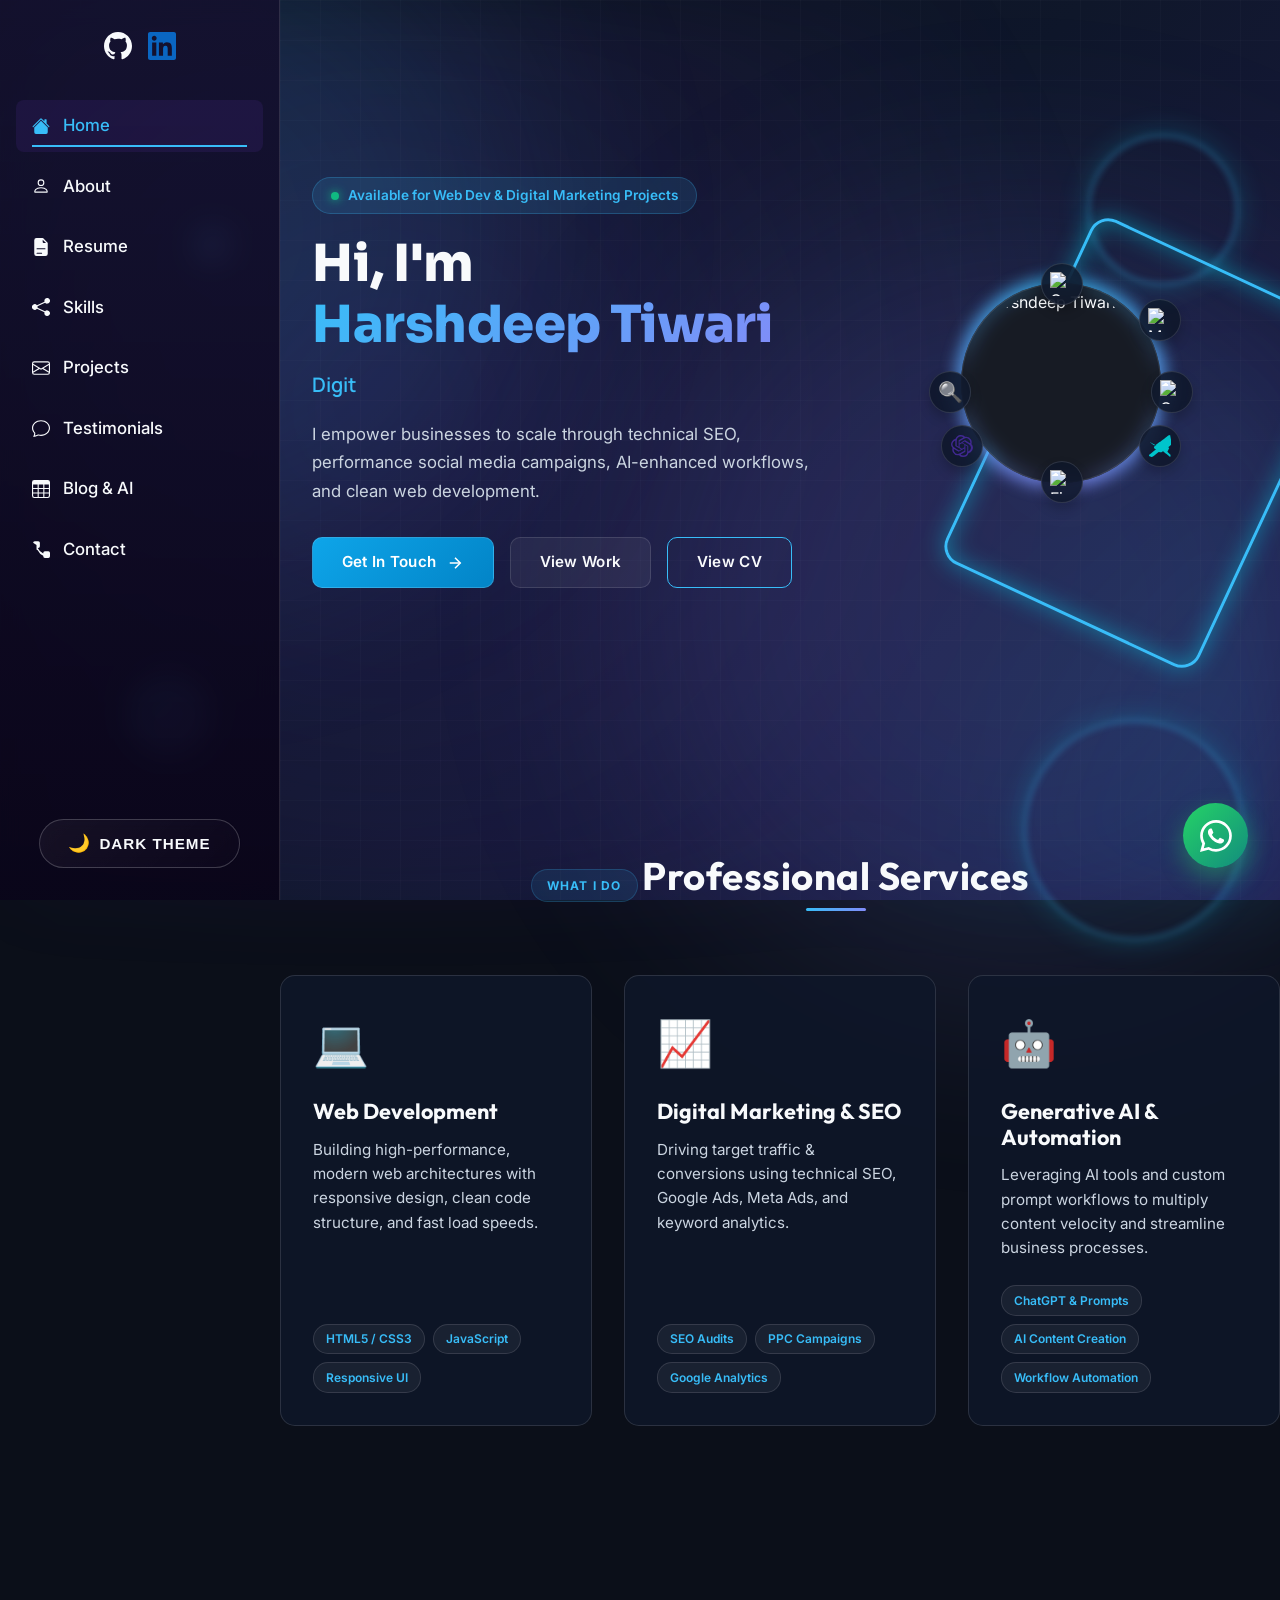
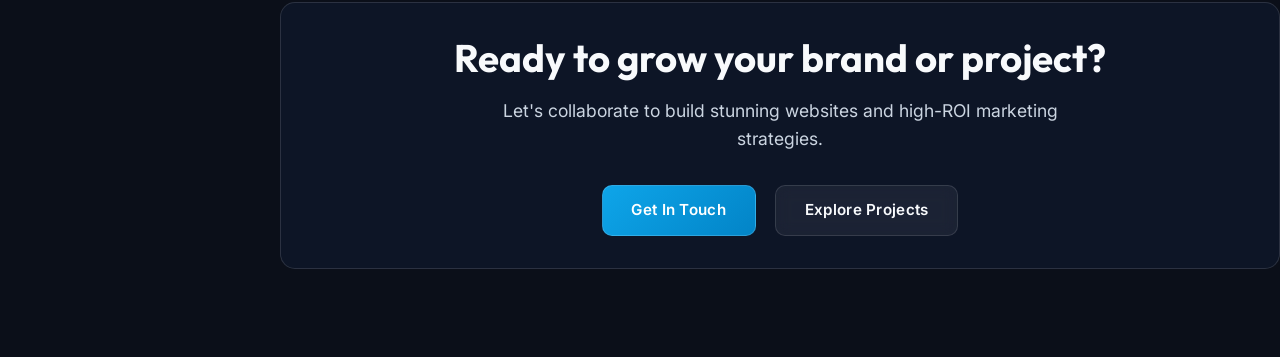
==== commit be21cc13: "Update portfolio website" ====
--- a/index.html
+++ b/index.html
@@ -3,7 +3,7 @@
 <head>
     <meta charset="UTF-8">
     <meta name="viewport" content="width=device-width, initial-scale=1.0">
-    <title>Harshdeep Tiwari - Home</title>
+    <title>Harshdeep Tiwari - Web Dev & Digital Marketing Portfolio</title>
     <!-- CSS Links -->
     <link rel="stylesheet" href="main.css">
     <link rel="stylesheet" href="layout.css">
@@ -61,9 +61,28 @@
 
     <!-- Main Content -->
     <main class="main-content">
+        <!-- Section 1: Hero Section (Text Left, Image Right) -->
         <header id="hero" class="hero-section">
             <div class="container hero-container">
-                <div class="hero-image-wrapper" style="position: relative;">
+                <!-- Text Left -->
+                <div class="hero-content">
+                    <div class="status-pill">
+                        <span class="pulse-dot"></span> Available for Web Dev & Digital Marketing Projects
+                    </div>
+                    <h1 class="hero-name">Hi, I'm <br><span class="highlight-name">Harshdeep Tiwari</span></h1>
+                    <p class="hero-tagline">Digital Marketing Specialist | SEO Expert | GenAI Practitioner</p>
+                    <p class="hero-description">I empower businesses to scale through technical SEO, performance social media campaigns, AI-enhanced workflows, and clean web development.</p>
+                    <div class="hero-cta">
+                        <a href="contact.html" class="btn btn-primary glow-effect">
+                            <span>Get In Touch</span>
+                            <svg width="18" height="18" viewBox="0 0 24 24" fill="none" stroke="currentColor" stroke-width="2"><line x1="5" y1="12" x2="19" y2="12"></line><polyline points="12 5 19 12 12 19"></polyline></svg>
+                        </a>
+                        <a href="projects.html" class="btn btn-secondary">View Work</a>
+                        <a href="resume.html" class="btn btn-outline">View CV</a>
+                    </div>
+                </div>
+                <!-- Image Right -->
+                <div class="hero-image-wrapper">
                     <div class="neon-rectangle"></div>
                     <div class="circular-profile-card float-anim">
                         <div class="profile-img-container">
@@ -93,40 +112,57 @@
                         </div>
                     </div>
                 </div>
-                <div class="hero-content">
-                    <h1 class="hero-name">Hi, I'm <br><span style="font-size: 0.9em;">Harshdeep Tiwari</span></h1>
-                    <p class="hero-tagline">Digital Marketing Student | SEO | Social Media | GenAI</p>
-                    <p class="hero-description" style="font-size: 0.95rem; color: var(--text-muted); margin-bottom: 1.8rem; max-width: 550px; line-height: 1.6;">I help businesses grow through SEO, Social media marketing, AI powered Content and data driven strategies.</p>
-                    <div class="hero-cta">
-                        <a href="contact.html" class="btn btn-primary glow-effect">Get In Touch</a>
-                        <a href="projects.html" class="btn btn-secondary">View Work</a>
-                        <a href="resume.html" class="btn btn-secondary" style="border: 1px solid var(--primary-accent); background: transparent; color: var(--text-color);">View CV</a>
-                    </div>
-                </div>
             </div>
         </header>
 
-        <!-- Services Section -->
-        <section id="services" class="container" style="padding: 4rem 2rem;">
-            <h2 class="section-title" style="text-align: center; margin-bottom: 3rem; font-size: 2.5rem;">What I Do</h2>
-            <div class="services-grid" style="display: grid; grid-template-columns: repeat(auto-fit, minmax(280px, 1fr)); gap: 2rem;">
-                <!-- Service 1 -->
-                <div class="card card-glow" style="text-align: center; padding: 2.5rem 2rem;">
-                    <div style="font-size: 3.5rem; margin-bottom: 1.5rem;">💻</div>
-                    <h3 style="margin-bottom: 1rem; color: var(--text-color);">Web Development</h3>
-                    <p style="color: var(--text-muted); font-size: 0.95rem;">Building fully responsive, modern web architectures with clean code using HTML, CSS, JavaScript, and SpecKit.</p>
+        <!-- Section 2: Core Services (3 Columns) -->
+        <section id="services" class="container section-padding">
+            <div class="section-header text-center" style="margin-bottom: 3rem;">
+                <span class="section-badge">WHAT I DO</span>
+                <h2 class="section-title">Professional Services</h2>
+            </div>
+            <div class="services-grid">
+                <div class="card card-glow service-card">
+                    <div class="service-icon">💻</div>
+                    <h3>Web Development</h3>
+                    <p>Building high-performance, modern web architectures with responsive design, clean code structure, and fast load speeds.</p>
+                    <ul class="service-tags">
+                        <li>HTML5 / CSS3</li>
+                        <li>JavaScript</li>
+                        <li>Responsive UI</li>
+                    </ul>
                 </div>
-                <!-- Service 2 -->
-                <div class="card card-glow" style="text-align: center; padding: 2.5rem 2rem;">
-                    <div style="font-size: 3.5rem; margin-bottom: 1.5rem;">📈</div>
-                    <h3 style="margin-bottom: 1rem; color: var(--text-color);">Digital Marketing & SEO</h3>
-                    <p style="color: var(--text-muted); font-size: 0.95rem;">Driving organic growth through strategic SEO, keyword research, and data-driven marketing campaigns.</p>
+                <div class="card card-glow service-card">
+                    <div class="service-icon">📈</div>
+                    <h3>Digital Marketing & SEO</h3>
+                    <p>Driving target traffic & conversions using technical SEO, Google Ads, Meta Ads, and keyword analytics.</p>
+                    <ul class="service-tags">
+                        <li>SEO Audits</li>
+                        <li>PPC Campaigns</li>
+                        <li>Google Analytics</li>
+                    </ul>
                 </div>
-                <!-- Service 3 -->
-                <div class="card card-glow" style="text-align: center; padding: 2.5rem 2rem;">
-                    <div style="font-size: 3.5rem; margin-bottom: 1.5rem;">🤖</div>
-                    <h3 style="margin-bottom: 1rem; color: var(--text-color);">Generative AI</h3>
-                    <p style="color: var(--text-muted); font-size: 0.95rem;">Leveraging AI and prompt engineering to scale content creation, automate tasks, and optimize workflows.</p>
+                <div class="card card-glow service-card">
+                    <div class="service-icon">🤖</div>
+                    <h3>Generative AI & Automation</h3>
+                    <p>Leveraging AI tools and custom prompt workflows to multiply content velocity and streamline business processes.</p>
+                    <ul class="service-tags">
+                        <li>ChatGPT & Prompts</li>
+                        <li>AI Content Creation</li>
+                        <li>Workflow Automation</li>
+                    </ul>
+                </div>
+            </div>
+        </section>
+
+        <!-- Section 4: Call To Action Banner -->
+        <section id="cta-banner" class="container section-padding">
+            <div class="cta-card card text-center">
+                <h2>Ready to grow your brand or project?</h2>
+                <p>Let's collaborate to build stunning websites and high-ROI marketing strategies.</p>
+                <div class="cta-buttons">
+                    <a href="contact.html" class="btn btn-primary glow-effect">Get In Touch</a>
+                    <a href="projects.html" class="btn btn-secondary">Explore Projects</a>
                 </div>
             </div>
         </section>
--- a/main.css
+++ b/main.css
@@ -0,0 +1,226 @@
+@import url('https://fonts.googleapis.com/css2?family=Dancing+Script:wght@700&family=Inter:wght@300;400;500&family=Manrope:wght@400;500;600;700&family=Outfit:wght@500;700&family=Sora:wght@700&display=swap');
+
+:root {
+    /* Colors - Dark Mode (Deep Midnight Slate) */
+    --bg-color: #0b0f19;
+    --bg-gradient: linear-gradient(135deg, #0b0f19 0%, #0f172a 50%, #1e1b4b 100%);
+    --primary-accent: #38bdf8; /* Sky Cyan */
+    --secondary-accent: #818cf8; /* Violet Indigo */
+    --accent-color: #10b981; /* Emerald */
+    --highlight-color: #f59e0b; /* Amber */
+    --text-color: #f8fafc; /* Crisp Slate White */
+    --text-muted: #cbd5e1; /* Slate 300 - High Contrast Readable Text */
+    --card-bg: rgba(15, 23, 42, 0.85);
+    --border-color: rgba(255, 255, 255, 0.12);
+    
+    /* Typography */
+    --font-body: 'Inter', sans-serif;
+    --font-heading: 'Outfit', sans-serif;
+    --font-script: 'Dancing Script', cursive;
+    --font-name: 'Sora', sans-serif;
+    --font-tagline: 'Manrope', sans-serif;
+    
+    /* Effects */
+    --glow-primary: 0 0 20px rgba(56, 189, 248, 0.4);
+    --glow-secondary: 0 0 20px rgba(129, 140, 248, 0.4);
+    --transition: all 0.3s cubic-bezier(0.4, 0, 0.2, 1);
+}
+
+[data-theme="light"] {
+    --bg-color: #f8fafc;
+    --bg-gradient: linear-gradient(135deg, #ffffff 0%, #f1f5f9 100%);
+    --primary-accent: #0284c7; /* Vibrant Sky Cyan/Blue */
+    --secondary-accent: #4f46e5; /* Vibrant Indigo */
+    --text-color: #0f172a; /* Deep Slate Black for Maximum Clarity */
+    --text-muted: #334155; /* Slate 700 - Highly Legible Body Text */
+    --card-bg: #ffffff; /* Crisp Solid White */
+    --border-color: #cbd5e1; /* Crisp Slate Border */
+    --glow-primary: 0 4px 15px rgba(2, 132, 199, 0.15);
+    --glow-secondary: 0 4px 15px rgba(79, 70, 229, 0.15);
+}
+
+/* Custom Thin Scrollbar */
+::-webkit-scrollbar {
+    width: 6px;
+    height: 6px;
+}
+::-webkit-scrollbar-track {
+    background: var(--bg-color);
+}
+::-webkit-scrollbar-thumb {
+    background: var(--secondary-accent);
+    border-radius: 10px;
+}
+::-webkit-scrollbar-thumb:hover {
+    background: var(--primary-accent);
+}
+
+/* Light Theme Typography & Readability Overrides */
+[data-theme="light"] {
+    color: #0f172a;
+}
+
+[data-theme="light"] .hero-name {
+    background: linear-gradient(135deg, #0f172a 0%, #1e293b 100%) !important;
+    -webkit-background-clip: text !important;
+    -webkit-text-fill-color: transparent !important;
+    filter: none !important;
+}
+
+[data-theme="light"] .highlight-name,
+[data-theme="light"] .highlight-text {
+    color: #0284c7 !important;
+    -webkit-text-fill-color: #0284c7 !important;
+    background: none !important;
+}
+
+[data-theme="light"] .hero-tagline {
+    color: #0284c7 !important;
+    -webkit-text-fill-color: #0284c7 !important;
+    font-weight: 600 !important;
+    filter: none !important;
+}
+
+[data-theme="light"] .hero-description,
+[data-theme="light"] .section-paragraph,
+[data-theme="light"] p {
+    color: #334155 !important;
+}
+
+[data-theme="light"] .section-title,
+[data-theme="light"] .section-subtitle,
+[data-theme="light"] h1, 
+[data-theme="light"] h2, 
+[data-theme="light"] h3, 
+[data-theme="light"] h4 {
+    color: #0f172a !important;
+    -webkit-text-fill-color: #0f172a !important;
+    filter: none !important;
+}
+
+[data-theme="light"] .card {
+    background: #ffffff !important;
+    border-color: #cbd5e1 !important;
+    box-shadow: 0 10px 30px -5px rgba(15, 23, 42, 0.06), 0 4px 6px -2px rgba(15, 23, 42, 0.04) !important;
+}
+
+[data-theme="light"] .sidebar {
+    background: rgba(255, 255, 255, 0.96) !important;
+    border-right-color: #cbd5e1 !important;
+}
+
+[data-theme="light"] .nav-links a {
+    color: #1e293b !important;
+}
+
+[data-theme="light"] .nav-links a:hover,
+[data-theme="light"] .nav-links a.active {
+    background: rgba(2, 132, 199, 0.1) !important;
+    color: #0284c7 !important;
+}
+
+[data-theme="light"] .btn-secondary,
+[data-theme="light"] .btn-outline {
+    background: #ffffff !important;
+    color: #0f172a !important;
+    border-color: #cbd5e1 !important;
+}
+
+[data-theme="light"] .btn-secondary:hover,
+[data-theme="light"] .btn-outline:hover {
+    background: #f1f5f9 !important;
+    color: #0284c7 !important;
+    border-color: #0284c7 !important;
+}
+
+[data-theme="light"] .section-badge {
+    background: rgba(2, 132, 199, 0.1) !important;
+    color: #0284c7 !important;
+    border-color: rgba(2, 132, 199, 0.2) !important;
+}
+
+[data-theme="light"] .feature-box {
+    background: #f8fafc !important;
+    border-color: #e2e8f0 !important;
+}
+
+[data-theme="light"] .service-tags li {
+    background: #f1f5f9 !important;
+    color: #0284c7 !important;
+    border-color: #cbd5e1 !important;
+}
+
+[data-theme="light"] .project-card .project-title,
+[data-theme="light"] .project-title {
+    color: #0284c7 !important;
+    -webkit-text-fill-color: #0284c7 !important;
+    background: none !important;
+    filter: none !important;
+}
+
+[data-theme="light"] .project-card .project-tech {
+    color: #4f46e5 !important;
+}
+
+[data-theme="light"] .project-card p {
+    color: #334155 !important;
+}
+
+/* Base Reset */
+*, *::before, *::after {
+    box-sizing: border-box;
+    margin: 0;
+    padding: 0;
+}
+
+html {
+    scroll-behavior: smooth;
+}
+
+body {
+    background-color: var(--bg-color);
+    background-image: var(--bg-gradient);
+    background-size: cover;
+    background-position: center;
+    background-attachment: fixed;
+    color: var(--text-color);
+    font-family: var(--font-body);
+    line-height: 1.6;
+    overflow-x: hidden;
+    -webkit-font-smoothing: antialiased;
+}
+
+h1, h2, h3, h4, h5, h6 {
+    font-family: var(--font-heading);
+    line-height: 1.2;
+    margin-bottom: 1rem;
+}
+
+a {
+    color: var(--secondary-accent);
+    text-decoration: none;
+    transition: var(--transition);
+}
+
+a:hover {
+    color: var(--primary-accent);
+}
+
+ul {
+    list-style: none;
+}
+
+img {
+    max-width: 100%;
+    display: block;
+}
+
+/* Global No Glow Overrides for all buttons */
+.btn, .btn-primary, .btn-secondary, .btn-outline, .glow-effect, .theme-toggle-btn, .submit-btn, button {
+    box-shadow: none !important;
+}
+
+.btn:hover, .btn-primary:hover, .btn-secondary:hover, .btn-outline:hover, .glow-effect:hover, .theme-toggle-btn:hover, .submit-btn:hover, button:hover {
+    box-shadow: none !important;
+    filter: none !important;
+}
--- a/layout.css
+++ b/layout.css
@@ -8,20 +8,22 @@
 }
 
 section {
-    padding: 6rem 0;
+    padding: 6.5rem 0;
     position: relative;
 }
 
 .section-header {
     text-align: center;
-    margin-bottom: 4rem;
+    margin-bottom: 4.5rem;
 }
 
 .section-title {
-    font-size: 2.5rem;
+    font-size: 2.4rem;
+    font-weight: 700;
+    letter-spacing: 0.5px;
     display: inline-block;
     position: relative;
-    padding-bottom: 0.5rem;
+    padding-bottom: 0.75rem;
 }
 
 .section-title::after {
@@ -64,64 +66,74 @@
 
 /* Hero Section Layout */
 .hero-section {
-    min-height: 100vh;
-    display: flex;
-    align-items: center;
-    padding-top: 80px;
-    padding-bottom: 40px;
+    min-height: 85vh;
+    display: flex;
+    align-items: center;
+    padding-top: 60px;
+    padding-bottom: 60px;
 }
 
 .hero-container {
+    display: grid;
+    grid-template-columns: 1.15fr 0.85fr;
+    align-items: center;
+    justify-content: space-between;
+    gap: 3.5rem;
+    width: 100%;
+}
+
+.hero-content {
     display: flex;
     flex-direction: column;
-    align-items: center;
-    text-align: center;
-    justify-content: center;
-    gap: 2rem;
-}
-
-.hero-content {
-    display: flex;
-    flex-direction: column;
-    align-items: center;
-    text-align: center;
+    align-items: flex-start;
+    text-align: left;
 }
 
 .hero-name {
-    font-size: 3rem;
-    font-weight: 700;
+    font-size: 3.2rem;
+    font-weight: 800;
     margin-bottom: 0.8rem;
     font-family: var(--font-name);
-    background: linear-gradient(to bottom, #ffffff 0%, #cccccc 30%, #999999 50%, #ffffff 51%, #e6e6e6 100%);
+    color: var(--text-color);
+    line-height: 1.2;
+    letter-spacing: -0.5px;
+}
+
+.highlight-name {
+    background: linear-gradient(135deg, var(--primary-accent), var(--secondary-accent));
     -webkit-background-clip: text;
     -webkit-text-fill-color: transparent;
-    filter: drop-shadow(2px 4px 2px rgba(0,0,0,0.8)) drop-shadow(0 0 15px var(--primary-accent)) drop-shadow(0 0 30px var(--secondary-accent));
-    line-height: 1.3;
 }
 
 .hero-tagline {
-    font-size: 1.3rem;
-    margin-bottom: 1.5rem;
-    max-width: 600px;
+    font-size: 1.25rem;
+    font-weight: 600;
+    margin-bottom: 1.2rem;
     font-family: var(--font-tagline);
-    background: linear-gradient(to bottom, #e0f7fa 0%, #80deea 100%);
-    -webkit-background-clip: text;
-    -webkit-text-fill-color: transparent;
-    filter: drop-shadow(1px 2px 1px rgba(0,0,0,0.8)) drop-shadow(0 0 10px var(--secondary-accent));
+    color: var(--primary-accent);
+}
+
+.hero-description {
+    font-size: 1.05rem;
+    color: var(--text-muted);
+    line-height: 1.7;
+    margin-bottom: 2rem;
+    max-width: 560px;
 }
 
 .hero-cta {
     display: flex;
+    justify-content: flex-start;
+    flex-wrap: wrap;
+    gap: 1rem;
+}
+
+.hero-image-wrapper {
+    display: flex;
     justify-content: center;
-    flex-wrap: wrap;
-    gap: 1.2rem;
-}
-
-.hero-image-wrapper {
-    display: flex;
-    justify-content: center;
-    align-items: center;
-    margin-bottom: 0.5rem;
+    align-items: center;
+    width: 100%;
+    position: relative;
 }
 
 .profile-placeholder {
@@ -136,16 +148,16 @@
 }
 
 .btn {
-    padding: 0.7rem 1.6rem;
-    border-radius: 8px;
-    font-size: 0.9rem;
+    padding: 0.75rem 1.8rem;
+    border-radius: 10px;
+    font-size: 0.95rem;
     font-weight: 600;
     cursor: pointer;
     text-align: center;
     display: inline-flex;
     align-items: center;
     justify-content: center;
-    gap: 0.5rem;
+    gap: 0.6rem;
     transition: all 0.25s ease;
     text-transform: none;
     letter-spacing: 0.3px;
@@ -155,41 +167,328 @@
     background: linear-gradient(135deg, #0ea5e9, #0284c7);
     color: #ffffff;
     border: 1px solid rgba(255, 255, 255, 0.15);
-    box-shadow: 0 4px 12px rgba(14, 165, 233, 0.25);
+    box-shadow: none !important;
 }
 
 .btn-primary:hover {
     background: linear-gradient(135deg, #0284c7, #0369a1);
-    box-shadow: 0 6px 16px rgba(14, 165, 233, 0.35);
+    box-shadow: none !important;
     transform: translateY(-2px);
 }
 
 .btn-secondary {
-    background: rgba(255, 255, 255, 0.05);
+    background: rgba(255, 255, 255, 0.06);
     backdrop-filter: blur(8px);
     color: var(--text-color);
-    border: 1px solid rgba(255, 255, 255, 0.2);
-    box-shadow: 0 2px 8px rgba(0, 0, 0, 0.1);
+    border: 1px solid var(--border-color);
+    box-shadow: none !important;
 }
 
 .btn-secondary:hover {
     background: rgba(255, 255, 255, 0.12);
+    color: var(--primary-accent);
+    border-color: var(--primary-accent);
+    box-shadow: none !important;
+    transform: translateY(-2px);
+}
+
+.btn-outline {
+    background: transparent;
+    color: var(--text-color);
+    border: 1px solid var(--primary-accent);
+    box-shadow: none !important;
+}
+
+.btn-outline:hover {
+    background: rgba(56, 189, 248, 0.1);
+    color: var(--primary-accent);
+    box-shadow: none !important;
+    transform: translateY(-2px);
+}
+
+/* Section Common Spacing & Badges */
+.section-padding {
+    padding: 5.5rem 0;
+}
+
+.status-pill {
+    display: inline-flex;
+    align-items: center;
+    gap: 0.6rem;
+    padding: 0.4rem 1.1rem;
+    border-radius: 30px;
+    font-size: 0.85rem;
+    font-weight: 600;
+    background: rgba(56, 189, 248, 0.12);
+    color: var(--primary-accent);
+    border: 1px solid rgba(56, 189, 248, 0.25);
+    margin-bottom: 1.2rem;
+}
+
+.pulse-dot {
+    width: 8px;
+    height: 8px;
+    border-radius: 50%;
+    background-color: #10b981;
+    box-shadow: 0 0 10px #10b981;
+    animation: pulse-ring 2s infinite;
+}
+
+@keyframes pulse-ring {
+    0% { transform: scale(0.95); box-shadow: 0 0 0 0 rgba(16, 185, 129, 0.7); }
+    70% { transform: scale(1); box-shadow: 0 0 0 8px rgba(16, 185, 129, 0); }
+    100% { transform: scale(0.95); box-shadow: 0 0 0 0 rgba(16, 185, 129, 0); }
+}
+
+.section-badge {
+    display: inline-block;
+    padding: 0.35rem 0.95rem;
+    border-radius: 20px;
+    font-size: 0.75rem;
+    font-weight: 700;
+    letter-spacing: 1.2px;
+    text-transform: uppercase;
+    background: rgba(56, 189, 248, 0.1);
+    color: var(--primary-accent);
+    border: 1px solid rgba(56, 189, 248, 0.2);
+    margin-bottom: 0.8rem;
+}
+
+.section-subtitle {
+    font-size: 2.3rem;
+    font-weight: 800;
+    margin-bottom: 1rem;
+    line-height: 1.25;
+    color: var(--text-color);
+}
+
+.section-paragraph {
+    font-size: 1.05rem;
+    color: var(--text-muted);
+    line-height: 1.7;
+    margin-bottom: 2rem;
+}
+
+/* Alternating Grid Layouts (Image Left / Image Right) */
+.alternating-grid {
+    display: grid;
+    grid-template-columns: 1fr 1fr;
+    gap: 4rem;
+    align-items: center;
+}
+
+.alternating-grid.image-left {
+    grid-template-columns: 0.85fr 1.15fr;
+}
+
+.alternating-grid.image-right {
+    grid-template-columns: 1.15fr 0.85fr;
+}
+
+.mini-features-grid {
+    display: grid;
+    grid-template-columns: repeat(2, 1fr);
+    gap: 1.2rem;
+    margin-bottom: 2rem;
+}
+
+.feature-box {
+    display: flex;
+    align-items: flex-start;
+    gap: 0.9rem;
+    padding: 1.1rem;
+    border-radius: 12px;
+    background: rgba(255, 255, 255, 0.03);
+    border: 1px solid var(--border-color);
+    transition: var(--transition);
+}
+
+.feature-box:hover {
+    transform: translateY(-3px);
+    border-color: var(--primary-accent);
+}
+
+.box-icon {
+    font-size: 1.6rem;
+    flex-shrink: 0;
+}
+
+.feature-box h4 {
+    font-size: 0.95rem;
+    margin-bottom: 0.2rem;
+    color: var(--text-color);
+}
+
+.feature-box p {
+    font-size: 0.82rem;
+    color: var(--text-muted);
+    margin: 0;
+}
+
+/* Showcase Graphic Card */
+.about-card-graphic {
+    position: relative;
+    border-radius: 20px;
+    padding: 1.2rem;
+}
+
+.profile-card-inner {
+    position: relative;
+    border-radius: 15px;
+    overflow: hidden;
+}
+
+.showcase-img {
+    width: 100%;
+    height: 380px;
+    object-fit: cover;
+    border-radius: 15px;
+    transition: transform 0.5s ease;
+}
+
+.about-card-graphic:hover .showcase-img {
+    transform: scale(1.03);
+}
+
+.experience-floating-tag {
+    position: absolute;
+    bottom: 20px;
+    right: 20px;
+    background: linear-gradient(135deg, var(--primary-accent), var(--secondary-accent));
     color: #ffffff;
-    border-color: var(--primary-accent);
-    box-shadow: 0 4px 12px rgba(0, 0, 0, 0.2);
-    transform: translateY(-2px);
+    padding: 0.8rem 1.4rem;
+    border-radius: 14px;
+    box-shadow: 0 10px 25px rgba(0, 0, 0, 0.3);
+    display: flex;
+    flex-direction: column;
+    align-items: center;
+}
+
+.tag-number {
+    font-size: 0.95rem;
+    font-weight: 800;
+}
+
+.tag-label {
+    font-size: 0.75rem;
+    opacity: 0.9;
+}
+
+/* Services Grid & Cards */
+.services-grid {
+    display: grid;
+    grid-template-columns: repeat(3, 1fr);
+    gap: 2rem;
+    margin-top: 2rem;
+}
+
+.service-card {
+    padding: 2.5rem 2rem;
+    display: flex;
+    flex-direction: column;
+    align-items: flex-start;
+    text-align: left;
+    transition: var(--transition);
+}
+
+.service-icon {
+    font-size: 2.8rem;
+    margin-bottom: 1.2rem;
+}
+
+.service-card h3 {
+    font-size: 1.35rem;
+    margin-bottom: 0.8rem;
+    color: var(--text-color);
+}
+
+.service-card p {
+    font-size: 0.95rem;
+    color: var(--text-muted);
+    line-height: 1.6;
+    margin-bottom: 1.5rem;
+    flex-grow: 1;
+}
+
+.service-tags {
+    display: flex;
+    flex-wrap: wrap;
+    gap: 0.5rem;
+}
+
+.service-tags li {
+    font-size: 0.75rem;
+    font-weight: 600;
+    padding: 0.3rem 0.75rem;
+    border-radius: 15px;
+    background: rgba(255, 255, 255, 0.05);
+    border: 1px solid var(--border-color);
+    color: var(--primary-accent);
+}
+
+/* CTA Card Banner */
+.cta-card {
+    padding: 4rem 2rem;
+    background: linear-gradient(135deg, rgba(56, 189, 248, 0.08), rgba(129, 140, 248, 0.08));
+    border: 1px solid var(--primary-accent);
+    border-radius: 20px;
+    display: flex;
+    flex-direction: column;
+    align-items: center;
+    text-align: center;
+}
+
+.cta-card h2 {
+    font-size: 2.4rem;
+    margin-bottom: 1rem;
+    color: var(--text-color);
+}
+
+.cta-card p {
+    font-size: 1.1rem;
+    color: var(--text-muted);
+    max-width: 600px;
+    margin-bottom: 2rem;
+}
+
+.cta-buttons {
+    display: flex;
+    gap: 1.2rem;
+    flex-wrap: wrap;
+    justify-content: center;
+}
+
+@media (max-width: 992px) {
+    .hero-container,
+    .alternating-grid,
+    .alternating-grid.image-left,
+    .alternating-grid.image-right {
+        grid-template-columns: 1fr;
+        gap: 2.5rem;
+        text-align: center;
+    }
+    
+    .hero-content {
+        align-items: center;
+        text-align: center;
+    }
+    
+    .hero-cta {
+        justify-content: center;
+    }
+    
+    .services-grid {
+        grid-template-columns: repeat(2, 1fr);
+    }
 }
 
 @media (max-width: 768px) {
-    .hero-container {
-        flex-direction: column;
-        text-align: center;
-        padding-top: 2rem;
-    }
-    
-    .hero-name { font-size: 2.2rem; }
-    .hero-tagline { font-size: 1.1rem; margin: 0 auto 1.5rem; }
-    .hero-cta { justify-content: center; }
+    .hero-name { font-size: 2.3rem; }
+    .hero-tagline { font-size: 1.1rem; }
+    .services-grid { grid-template-columns: 1fr; }
+    .mini-features-grid { grid-template-columns: 1fr; }
+    .section-subtitle { font-size: 1.8rem; }
+    .cta-card h2 { font-size: 1.8rem; }
 }
 
 /* Sidebar Layout */
@@ -339,8 +638,8 @@
 }
 
 .theme-toggle-btn:hover {
-    transform: translateY(-4px) scale(1.05);
-    box-shadow: 0 10px 25px rgba(255, 0, 122, 0.5);
+    transform: translateY(-2px) scale(1.02);
+    box-shadow: none !important;
     border-color: var(--primary-accent);
     color: var(--primary-accent);
 }
@@ -1145,8 +1444,8 @@
     align-items: center;
     flex-wrap: wrap;
     gap: 1.5rem;
-    padding: 2rem 2.5rem;
-    margin-bottom: 2.5rem;
+    padding: 2.25rem 2.5rem;
+    margin-bottom: 3rem;
 }
 
 .resume-download-box {
@@ -1157,17 +1456,20 @@
 }
 
 .resume-section {
-    margin-bottom: 2.5rem;
+    margin-bottom: 3rem;
+    padding: 2.25rem;
 }
 
 .resume-section-title {
-    font-size: 1.4rem;
+    font-size: 1.3rem;
+    font-weight: 700;
+    letter-spacing: 0.5px;
     color: var(--primary-accent);
     margin-bottom: 1.5rem;
     display: flex;
     align-items: center;
     gap: 0.75rem;
-    border-bottom: 1px solid var(--border-color, rgba(255, 255, 255, 0.1));
+    border-bottom: 1px solid rgba(0, 240, 255, 0.2);
     padding-bottom: 0.75rem;
 }
 
@@ -1179,7 +1481,7 @@
 
 .resume-timeline-item {
     position: relative;
-    margin-bottom: 2rem;
+    margin-bottom: 2.5rem;
 }
 
 .resume-timeline-item:last-child {
@@ -1201,30 +1503,36 @@
 .resume-item-header {
     display: flex;
     justify-content: space-between;
-    align-items: baseline;
+    align-items: center;
     flex-wrap: wrap;
     gap: 0.5rem;
-    margin-bottom: 0.5rem;
+    margin-bottom: 0.4rem;
 }
 
 .resume-item-title {
-    font-size: 1.2rem;
+    font-size: 1.15rem;
     color: var(--text-color);
     font-weight: 600;
+    line-height: 1.3;
 }
 
 .resume-item-subtitle {
     font-size: 0.95rem;
     color: var(--secondary-accent);
     font-weight: 500;
+    line-height: 1.4;
 }
 
 .resume-item-date {
     font-size: 0.85rem;
-    color: var(--text-muted);
-    background: rgba(255, 255, 255, 0.05);
-    padding: 0.2rem 0.6rem;
+    font-weight: 600;
+    color: var(--primary-accent);
+    background: rgba(0, 240, 255, 0.08);
+    border: 1px solid rgba(0, 240, 255, 0.2);
+    padding: 0.25rem 0.75rem;
     border-radius: 12px;
+    display: inline-flex;
+    align-items: center;
 }
 
 .resume-bullet-list {
@@ -1235,20 +1543,27 @@
 
 .resume-bullet-list li {
     position: relative;
-    padding-left: 1.25rem;
-    margin-bottom: 0.5rem;
+    padding-left: 1.5rem;
+    margin-bottom: 0.6rem;
     color: var(--text-muted);
     font-size: 0.95rem;
-    line-height: 1.6;
+    line-height: 1.65;
+    text-align: left;
+}
+
+.resume-bullet-list li:last-child {
+    margin-bottom: 0;
 }
 
 .resume-bullet-list li::before {
     content: '▹';
     position: absolute;
     left: 0;
+    top: 0.05rem;
     color: var(--primary-accent);
     font-size: 1.1rem;
     line-height: 1;
+    font-weight: bold;
 }
 
 .resume-skills-grid {
@@ -1295,7 +1610,8 @@
 }
 
 .pdf-viewer-card {
-    padding: 1.5rem;
+    padding: 2rem;
+    margin-bottom: 3rem;
     border-radius: 16px;
     background: var(--card-bg, rgba(20, 20, 30, 0.6));
     backdrop-filter: blur(10px);
@@ -1427,5 +1743,80 @@
     font-weight: 600;
 }
 
-
-
+/* Sticky Resume Navigator Next to Content */
+.resume-wrapper {
+    display: grid;
+    grid-template-columns: 1fr 240px;
+    gap: 2rem;
+    align-items: start;
+    position: relative;
+    width: 100%;
+}
+
+.resume-main-column {
+    min-width: 0;
+    width: 100%;
+}
+
+.resume-sticky-nav {
+    position: sticky;
+    top: 2rem;
+    z-index: 90;
+}
+
+.sticky-nav-card {
+    padding: 1.25rem 1rem;
+    border-radius: 14px;
+    background: var(--card-bg, rgba(20, 20, 35, 0.7));
+    backdrop-filter: blur(12px);
+    border: 1px solid var(--border-color, rgba(255, 255, 255, 0.1));
+}
+
+.sticky-nav-title {
+    font-size: 0.75rem;
+    text-transform: uppercase;
+    letter-spacing: 1px;
+    color: var(--primary-accent);
+    font-weight: 700;
+    display: block;
+    margin-bottom: 0.8rem;
+    padding-left: 0.4rem;
+}
+
+.sticky-nav-list {
+    display: flex;
+    flex-direction: column;
+    gap: 0.35rem;
+}
+
+.sticky-nav-link {
+    font-size: 0.82rem;
+    color: var(--text-muted);
+    padding: 0.45rem 0.7rem;
+    border-radius: 8px;
+    display: flex;
+    align-items: center;
+    gap: 0.45rem;
+    transition: all 0.25s ease;
+    border-left: 3px solid transparent;
+}
+
+.sticky-nav-link:hover,
+.sticky-nav-link.active {
+    color: #ffffff;
+    background: rgba(0, 240, 255, 0.12);
+    border-left-color: var(--primary-accent);
+    font-weight: 600;
+}
+
+@media (max-width: 992px) {
+    .resume-wrapper {
+        grid-template-columns: 1fr;
+    }
+    .resume-sticky-nav {
+        display: none;
+    }
+}
+
+
+
--- a/animations.css
+++ b/animations.css
@@ -173,11 +173,11 @@
     animation: float 6s ease-in-out infinite;
 }
 
-/* Professional Button Hover Styling */
+/* Professional Button Hover Styling - No Glow */
 .glow-effect {
     position: relative;
     z-index: 1;
-    box-shadow: 0 4px 14px rgba(14, 165, 233, 0.2);
+    box-shadow: none !important;
 }
 
 .glow-effect::before {
@@ -185,7 +185,7 @@
 }
 
 .glow-effect:hover {
-    box-shadow: 0 6px 18px rgba(14, 165, 233, 0.3);
+    box-shadow: none !important;
     transform: translateY(-2px);
 }
 
